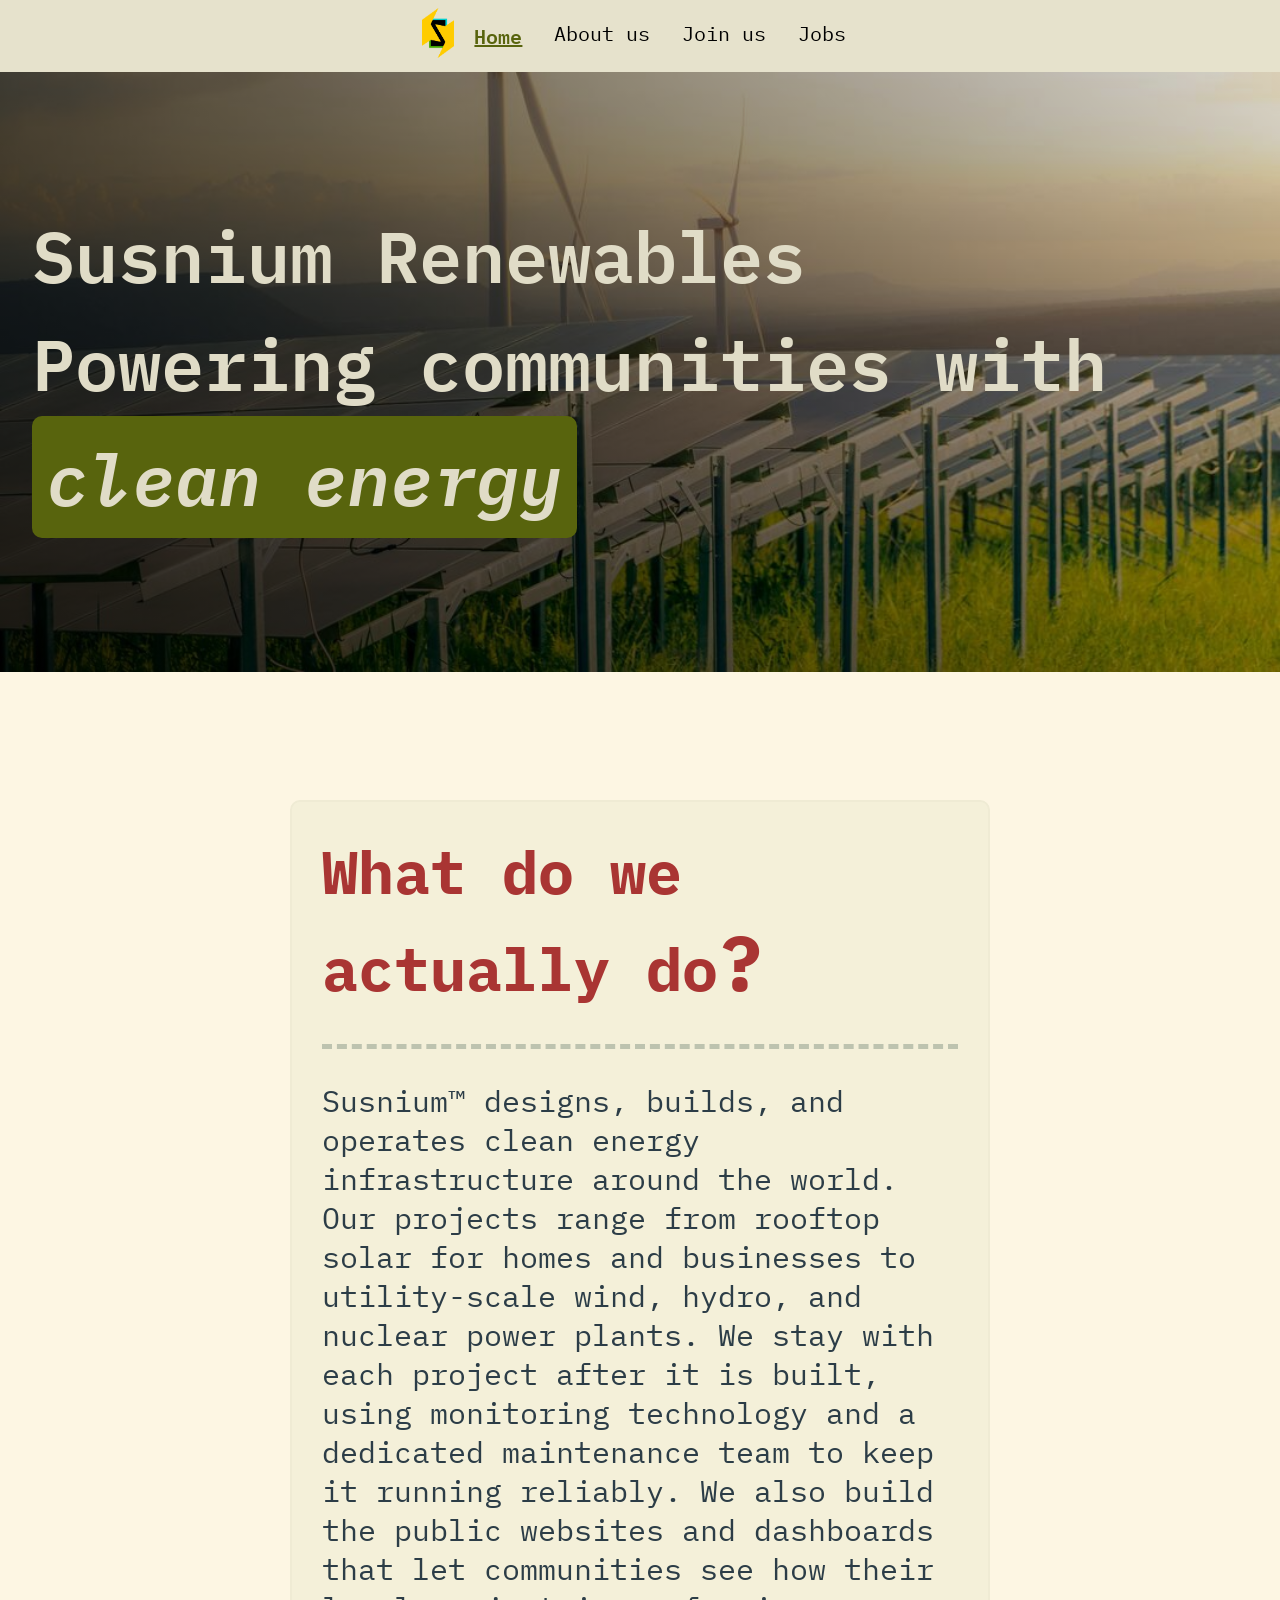
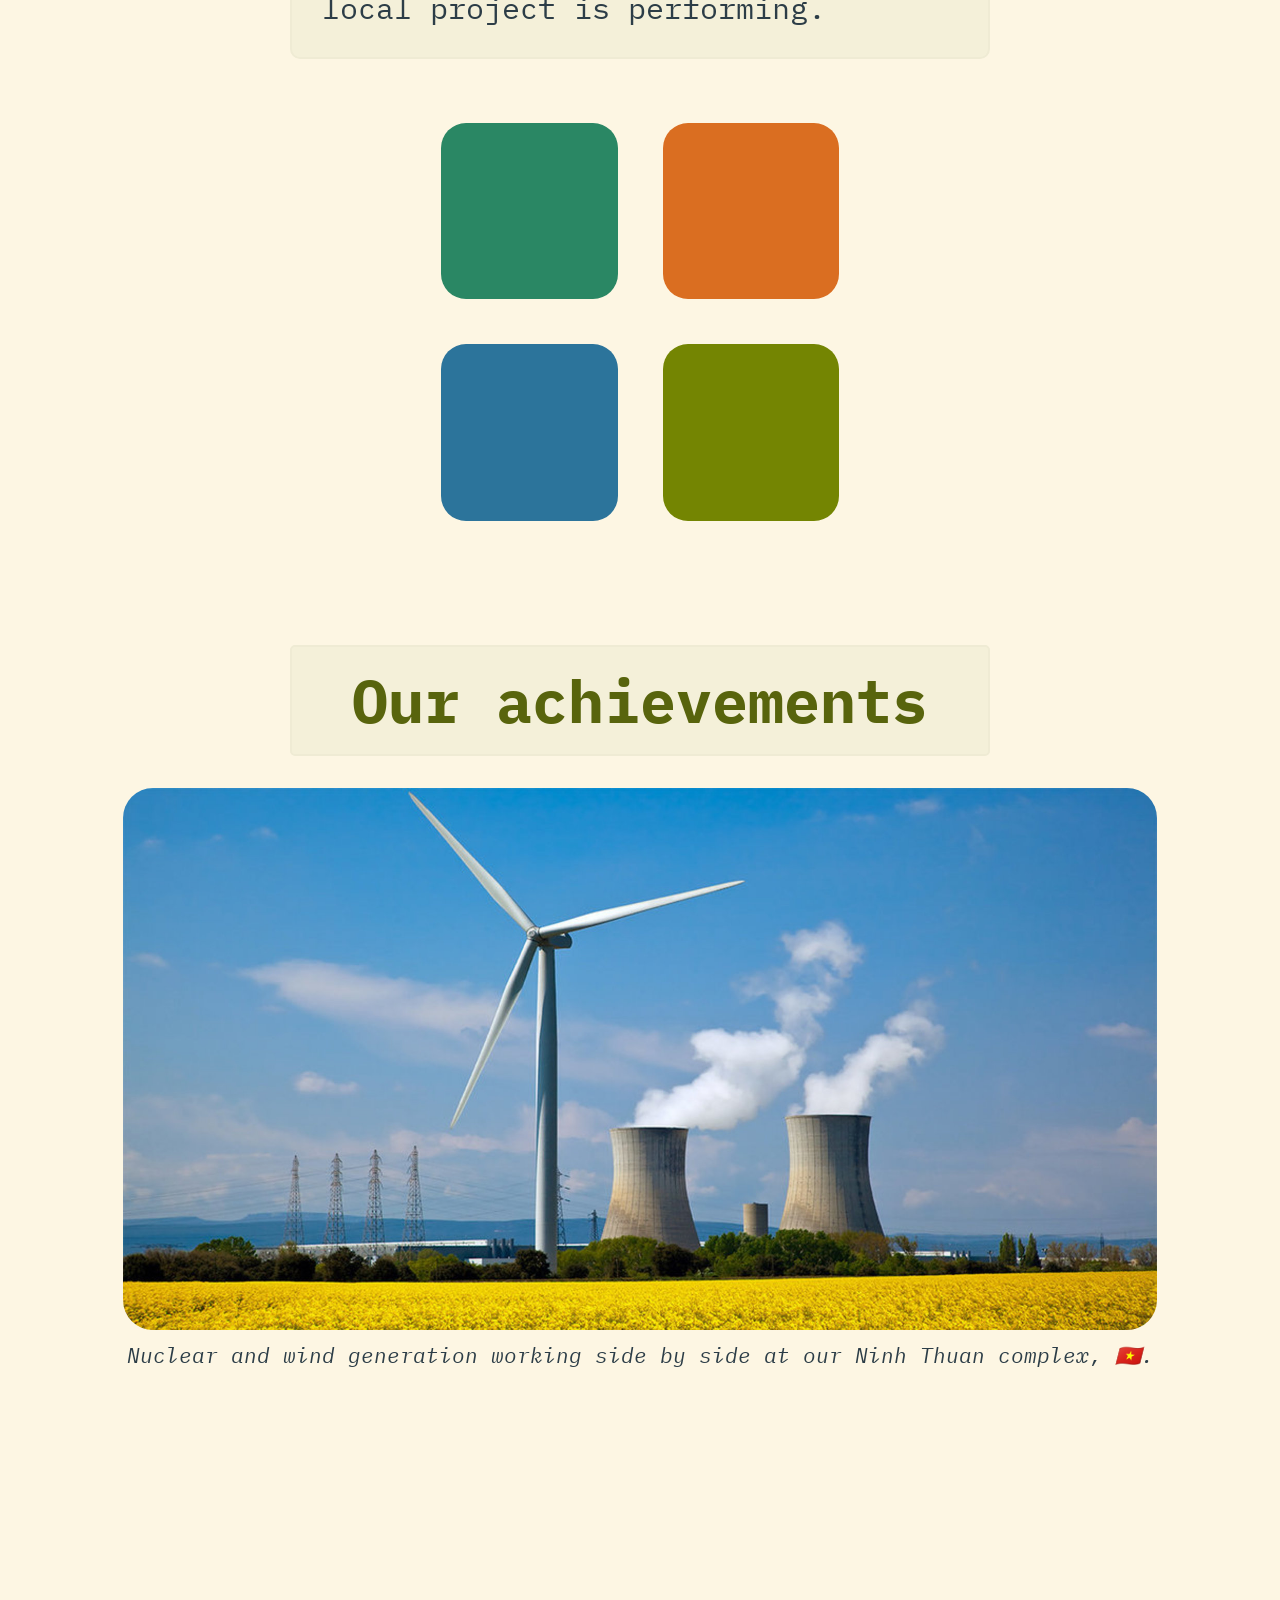
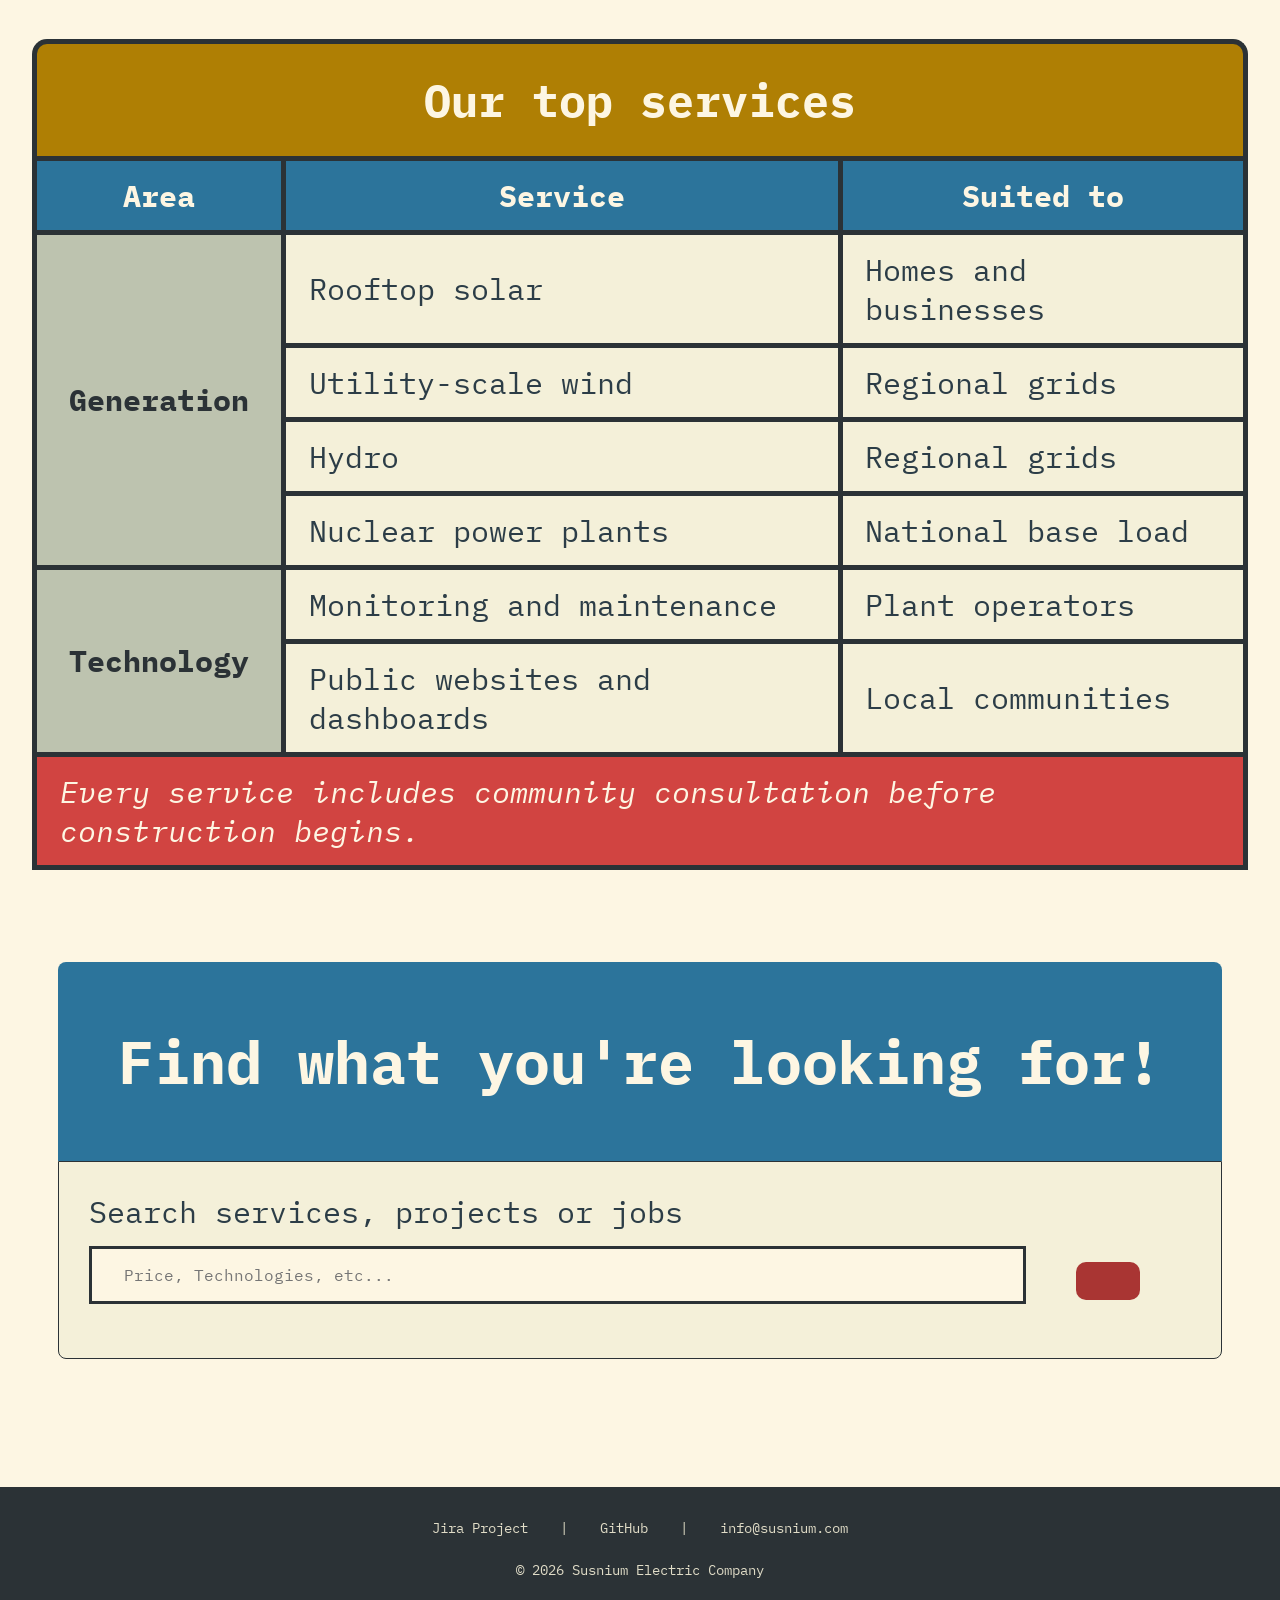
==== index.html @ c4902460 "Update Jira & Fix index.html form label" ====
<!DOCTYPE html>
<html lang="en">
  <head>
    <meta charset="UTF-8">
    <meta name="viewport" content="width=device-width, initial-scale=1">
    <title>A1 project idk</title>
    <link href="css/styles.css" rel="stylesheet">
 
  <style>   
    p {
      color: var(--ef-fg);
    }

    li .nf {
      font-size: 5.875em;
      padding: 0.5em;
      border-radius:25px; 
      transition: color 0.5s ease;
    }
    
    body:has(.nf-md-wind_power_outline:hover) .wind-txt {
      color: var(--ef-cyan);
      font-weight: 600;
      transition: color 0.3s ease;
    }

    body:has(.nf-md-solar_power_variant_outline:hover) .rt-sol-txt {
      color: var(--ef-orange);
      font-weight: 600;
    }
    
    body:has(.nf-md-waterfall:hover) .water-txt {
      color: var(--ef-blue);
      font-weight: 600;

    }

    body:has(.nf-fae-atom:hover) .nu-txt {
      color: var(--ef-green);
      font-weight: 600;

    }
    li .nf:hover {
      color:var(--ef-bg2);
    }

  </style>
  </head>
  <body>
    <header>

        <nav>
          <a class="logo-lnk" href="index.html">
            <img class="logo" src="images/logo_1.png" alt="Company Logo">
          </a>
          <a href="index.html" aria-current="page">Home</a>
          <a href="about.html" >About us</a>
          <a href="apply.html">Join us</a>
          <a href="jobs.html">Jobs</a>
        </nav>

        <div class = "bg-overlay">
          <section class="hero_ctn">
            <p class="hero_title">
              Susnium Renewables <br> Powering communities with 
              <span 
                style="all: inherit; 
                background-color:var(--ef-green); 
                width: fit-content;
                padding: 0.1em 0.2em;
                border-radius: 10px;
                font-style:italic;">
                clean energy
              </span>
            </p>
          </section>
        </div>
    </header>

    <main>
      <!-- A short description about the company-->
      <div class="content-ctn">
        <div class="desc-ctn">
          <h1> What do we actually do<span style="font-size:1.3em">?</span> </h1>
            <hr style=
                "margin: 2rem 0rem; 
                 color: var(--ef-bg1);
                 border: 0;
                 border-top: 5px dashed var(--ef-bg5);"
            >
            <p>Susnium&trade; designs, builds, and operates clean energy infrastructure around the world. Our projects range from <span class="rt-sol-txt">rooftop solar</span> for homes and businesses to utility-scale <span class="wind-txt">wind</span>, <span class="water-txt">hydro</span>, and <span class="nu-txt">nuclear</span> power plants. We stay with each project after it is built, using monitoring technology and a dedicated maintenance team to keep it running reliably. We also build the public websites and dashboards that let communities see how their local project is performing.</p>
        </div>
          <!-- <div class="dummy"></div> -->
        <ul class="energ-type-ctn" aria-label="Energy types we work with">
            <li><i style="background-color:var(--ef-cyan-light)" class="tile nf nf-md-wind_power_outline" aria-hidden="true"></i></li>
            <li><i style="background-color:var(--ef-orange-light)" class="tile nf nf-md-solar_power_variant_outline" aria-hidden="true"></i></li>
            <li><i style="background-color:var(--ef-blue-light)" class="tile nf nf-md-waterfall" aria-hidden="true"></i></li>
            <li><i style="background-color:var(--ef-green-light)" class="tile nf nf-fae-atom" aria-hidden="true"></i></li>
        </ul>

      <!-- An image suggesting how the operating site looks like-->

      <h1 id="crs-title"> Our achievements </h1>
      <ul class="img-carousel">
        <li>
          <figure>
            <img 
                  src="images/operating-site.jpg" 
                  alt="A wind turbine beside two nuclear cooling towers over a yellow rapeseed field"
            >
            <figcaption>
              Nuclear and wind generation working side by side at our Ninh Thuan complex, 🇻🇳.
            </figcaption>
          </figure>
        </li>
        <li>
          <figure>
            <img 
                  src="images/sol-panel.jpg" 
                  alt="Rows of ground-mounted solar panels on a grassy hillside"
            >
            <figcaption>
              A solar farm we built and now maintain near Mildura, Victoria, 🇦🇺.
            </figcaption>
          </figure>
        </li>
        <li>
          <figure>
            <img 
                  src="images/wind-site.png" 
                  alt="A row of wind turbines across green farmland under a clear blue sky"
            >
            <figcaption>
              Utility-scale wind turbines we installed across open farmland in Tehachapi, California, 🇺🇸.
            </figcaption>
          </figure>
        </li>
        <li>
          <figure>
            <img 
                  src="images/hydro-pwr.jpg" 
                  alt="Aerial view of a hydroelectric dam with water rushing through its spillways"
            >
            <figcaption>
              A hydropower dam we monitor and maintain at Hoa Binh, 🇻🇳.
            </figcaption>
          </figure>
        </li>
      </ul>
   
      <!-- Table including various services-->
      <table>
        <caption><h2 class="sv-label"> Our top services </h2></caption>
        <thead>
          <tr>
            <th scope="col">Area</th>
            <th scope="col">Service</th>
            <th scope="col">Suited to</th>
          </tr>
        </thead>
        <tbody>
          <tr>
            <th scope="rowgroup" rowspan="4">Generation</th>
            <td>Rooftop solar</td>
            <td>Homes and businesses</td>
          </tr>
          <tr>
            <td>Utility-scale wind</td>
            <td>Regional grids</td>
          </tr>
          <tr>
            <td>Hydro</td>
            <td>Regional grids</td>
          </tr>
          <tr>
            <td>Nuclear power plants</td>
            <td>National base load</td>
          </tr>
          <tr>
            <th scope="rowgroup" rowspan="2">Technology</th>
            <td>Monitoring and maintenance</td>
            <td>Plant operators</td>
          </tr>
          <tr>
            <td>Public websites and dashboards</td>
            <td>Local communities</td>
          </tr>
          <tr>
            <td class="span-all" colspan="3">Every service includes community consultation before construction begins.</td>
          </tr>
        </tbody>
      </table>

      <!-- Search box -->
      <form method="GET" action="search.html" target="_blank"> 
        <h1> Find what you're looking for! </h1>
        <div class="form-inner-ctn">
          <label for="main-search" class="form-label">
            Search services, projects or jobs
          </label>
          <input 
              type="search" 
              placeholder="Price, Technologies, etc..." 
              id="main-search" 
              required
          />  
            <button type="submit" class="styled-submit" aria-label="search">
              <i class="tile nf nf-seti-search" aria-hidden="true"></i>
            </button>
        </div>
      </form>

     </div>
    </main>
    <!-- The page's footer-->
    <footer>
      <a href="https://student-team-axpqzj74.atlassian.net/jira/software/projects/AWPP1G/boards/3?filter=&groupBy=none&atlOrigin=eyJpIjoiYjA0ZmYyMjYyY2RlNGM4ZmJhZjhlZjhlYjU2NjVkNWEiLCJwIjoiaiJ9">Jira Project</a> |
      <a href="https://github.com/terminalgoat232/group-assignment">GitHub</a> |
      <a href="mailto:info@susnium.com">info@susnium.com</a>
      <p> &copy 2026 Susnium Electric Company </p>
    </footer>
  </body>
</html>
---- css/styles.css ----
@import url('https://fonts.googleapis.com/css2?family=IBM+Plex+Mono:ital,wght@0,400;0,600;1,400;1,600&display=swap');
@import "colorscheme.css";
@import "https://www.nerdfonts.com/assets/css/webfont.css";

* {
  margin: 0;
  padding: 0;
  box-sizing: border-box;
  font-family:"IBM Plex Mono", monospace;
}

html {
  font-size: 16px;
}

h1 {
  color: var(--ef-red);
}

h2 {
  color: var(--ef-yellow);
}

body {
  font-size: 1.25rem; 
  background-color: var(--ef-bg0);
  display: grid;
  grid-template-rows:auto 1fr auto;
  min-height:100vh;
}

::focus-visible {
  outline: 3px solid var(--ef-green);
  outline-offset: 3px;
}

::selection {
  background-color: var(--ef-purple-light);
  color: var(--ef-bg0);
}

.logo {
  height: 50px;
  width: auto;
  display: block;
}

nav {
  padding: 0.5rem 1rem;
  text-align: center;
  display: flex;
  flex-wrap: wrap;
  justify-content: center;
  gap: 0.5rem;
  background-color: var(--ef-bg3);
}

nav a:not(.logo-lnk) {
  padding: 0.6em;
  color: var(--ef-bg);
  text-decoration: underline;
  text-decoration-color: transparent;
  transition: 
    text-decoration-color 0.5s ease, 
    color 0.2s ease,
    background-color 0.5s ease;
  font-size:1em; 
}

nav a:not(.logo-lnk):hover {
  border-radius: 5px;
  background-color: var(--ef-bg2);
  color: var(--ef-green);
  text-decoration-color: var(--ef-green);
}

nav a[aria-current="page"] {
  color: var(--ef-green);
  text-decoration-color: var(--ef-green); 
  font-weight: 520;
}

.bg-overlay {
  background-image:
    linear-gradient(
      45deg,
      rgba(0, 0, 0, 0.85) 0%,
      rgba(0, 0, 0, 0.60) 45%,
      rgba(0, 0, 0, 0.15) 100%
    ), url('../images/hero_bg_overlay.jpeg');
  background-size: cover;
  background-position: bottom;
  min-height: 600px; 
}

/* --- hero ---*/
.hero_ctn {
  padding: clamp(3rem, 10vw, 8rem) 2rem; 
}

.hero_title {
  font-size: clamp(2rem, 7vw, 4.5rem);
  font-weight: 600;
  color: var(--ef-bg4);
  /* transition: letter-spacing 0.3s ease-out;*/
}

/*.hero_title:hover {
  letter-spacing: 0.5rem;
  transition: letter-spacing 0.3s ease;
}*/

.content-ctn {
  justify-content: center;
  font-size: 1.5em;
  padding: 8rem 2rem;
  display: flex;
  flex-wrap: wrap;
  max-width: 1700px;
  margin:auto;
  row-gap: 2rem;          
}

.desc-ctn {
  background-color: var(--ef-bg1);
  max-width:700px;
  padding: 1em 1em;
  border-radius: 10px;
  border: 2px solid var(--ef-bg2);
 }


.energ-type-ctn {
  margin: 2rem 3em;
  display: grid;
  grid-template-columns: repeat(2, 1fr);
  gap: 1.5em;
  list-style: none;
}

.tile {
  aspect-ratio: 1;
  display: flex;
  flex-direction: column;
  justify-content: center;
  place-items: center;
  width: 100%;
  align-items: center;
  gap: 0.5rem;
  color: var(--ef-bg-black);
}

/* --- image and image carousel --- */
.content-ctn figure {
  flex: 0 1 80rem;        
  max-width: 100%;
  margin-inline: auto;    
  margin-bottom: 2em;
}

figure img {
  display: block;
  width:  85%;
  height: auto;
  max-height: 720px;
  margin-inline: auto;
  border-radius: 30px;
}

figcaption {
  color: var(--ef-fg);
  margin-top: 0.5em;
  text-align: center;
  font-size: 0.7em;
  font-style: italic;
}

.img-carousel{
  display: flex;
  overflow-x: scroll;
  scroll-snap-type: x mandatory;
  scrollbar-width: none;
}

.img-carousel li {
  list-style-type: none;
  scroll-snap-align: center;
  flex: 0 0 100%;
}

#crs-title {
  display: flex;
  justify-content: center;
  background-color: var(--ef-bg1);
  anchor-name: --crs-title-anchor;
  color: var(--ef-green);
  border: 2px solid var(--ef-bg2);
  border-radius: 5px;
  margin-top: 1em;
  padding: 0.9rem 1em;

}

.img-carousel::scroll-button(left){
  right: calc(anchor(left) + 0.5em);
  bottom: calc(anchor(top) - 2em);
  box-shadow: 8px -8px 0 0 var(--ef-bg-black);

  content: "◄";
}

.img-carousel::scroll-button(right){
  left: calc(anchor(right) + 0.5em);
  bottom: calc(anchor(top) - 2em);
  box-shadow: -8px -8px 0 0 var(--ef-bg-black); 
  content: "►";
}

.img-carousel::scroll-button(*) {
  border: none;
  position: absolute;
  padding: 0.3em;
  color: var(--ef-bg1);
  background-color: var(--ef-green);
  border-radius: 5px;
  position-anchor: --crs-title-anchor;
  font-size: 2em;
  transition: 
    transform 0.1s ease,
    background-color 0.3s ease;

}

.img-carousel::scroll-button(*):active {
 box-shadow: none;
 transition: 
    transform 0.1s ease, 
} 
.img-carousel::scroll-button(*):disabled {
  background-color: var(--ef-fg);
}
.img-carousel::scroll-button(*):disabled:hover {
  background-color: var(--ef-fg-dim);
}
.img-carousel::scroll-button(*):hover { 
 background-color: var(--ef-green-light);
 transition: 
    background-color 0.3s ease;

} 

.img-carousel::scroll-button(left):active {
 transform: translate(8px, -8px);
} 

.img-carousel::scroll-button(right):active {
 transform: translate(-8px, -8px);
} 


/* --- table --- */
.sv-label {
  background-color: var(--ef-yellow-light);
  color: var(--ef-bg0);
  width: 100%;
  text-align: center;
  padding: 0.6em 0em;
}

table {
  display: table;
  border-collapse: collapse;
  padding: 0.5em;
}

caption h2 {
  border: solid var(--ef-bg-black);
  border-width: 5px 5px 0px 5px;
  border-radius: 15px 15px 0 0;
}

td, th{
  padding: 0.5em 0.75em;
  border: 5px solid var(--ef-bg-black);
}

thead {
  color: var(--ef-bg0);
  background-color: var(--ef-blue-light);
}

tbody th {
  color: var(--ef-bg-black);
  background-color: var(--ef-bg5);
}

tbody td {
  color: var(--ef-fg);
  background-color: var(--ef-bg1);
}

.span-all {
  font-style: italic;
  color: var(--ef-bg0);
  background-color: var(--ef-red-light);
}

/* --- Footer --- */ 
footer {
  padding: 2rem;
  text-align:center;
  background-color: var(--ef-bg-black);
  color: var(--ef-bg4);
  font-size: 0.875rem;
}

footer a {
  padding: 1.5rem;
  color: inherit;
  font-size: inherit;
  text-decoration: none;
}

footer p {
  color: inherit;
  padding-top: 1.5rem;
}

/* --- Seach form ---*/
form {
  margin-top: 2em;
}
form h1 {
  border-radius: 8px 8px 0 0;
  color: var(--ef-bg0);
  display: block;
  padding: 1em;
  background-color: var(--ef-blue-light);
}

form label {
  color: var(--ef-fg);
  margin-bottom: 0.5em;
  display: block;
}

#main-search {
  margin-bottom: 1.5em;
  color: var(--ef-fg);
  background-color: var(--ef-bg0);
  border: 3px solid var(--ef-bg-black);
  width: 85%;
  font-family: inherit;
  font-size: 1rem;
  padding: 1em 2em;

}

.styled-submit{
  border: none;
  margin-left: 1em;
  border-radius: 10px;
  display: inline-block;
  background-color: var(--ef-red);
  font-family: inherit;
  font-size: 2rem;
  padding: 0.6em 1em;
  box-shadow: 0 var(--ef-bg-black);
  transition: 
    transform 0.3s ease-in-out,
    box-shadow 0.3s ease-in-out,
    background-color 0.3s ease-in-out;
}

.styled-submit:hover {
  background-color: var(--ef-red-light);
  transform: translateY(-5px);
  box-shadow: 4px 4px 0px 0px var(--ef-bg-black);
  transition: 
    transform 0.2s ease-in-out,
    box-shadow 0.3s ease-in-out,
    background-color 0.3s ease-in-out;
}

.styled-submit:active {
  transform: translateY(5px);
  box-shadow: none;
  transition: 
    transform 0.1s ease,
    box-shadow 0.1s ease;
}

.styled-submit > .nf{
  color: var(--ef-bg0);
}

.form-inner-ctn {
  border-radius: 0 0 8px 8px;
  border: 1px solid var(--ef-bg-black);
  padding: 1em;
  background-color: var(--ef-bg1);
}


@media (max-width: 1000px) {
    body {
        display: grid;
    }

    #left-window, 
    #right-window {
        display: none; 
    }
}

@media (max-width: 680px) {
  html {
    font-size: 12px;
  }
  nav {
    gap: 0;
    padding: 0.25rem 0.5rem;
  }

  nav a:not(.logo-lnk) {
    padding-top: 1em;
  }
  
  .content-ctn {
    font-size: 1em;   
    padding: 1.5rem 1rem;
    row-gap: 1.5rem;
  }

  .desc-ctn {
    padding: 1rem;
  }

  .energ-type-ctn {
    width: 100%;
    margin: 0;
    grid-template-columns: repeat(4, 1fr);
    gap: 0.5rem;
  }

  .energ-type-ctn .tile {
    font-size: 3rem;
    padding: 0;
    border-radius: 14px;
  }

  .content-ctn figure {
    padding: 0;
  }

  figure img {
    border-radius: 20px;
    max-height: 200px;
  }

  #main-search {
    width: 75%;
  }


}
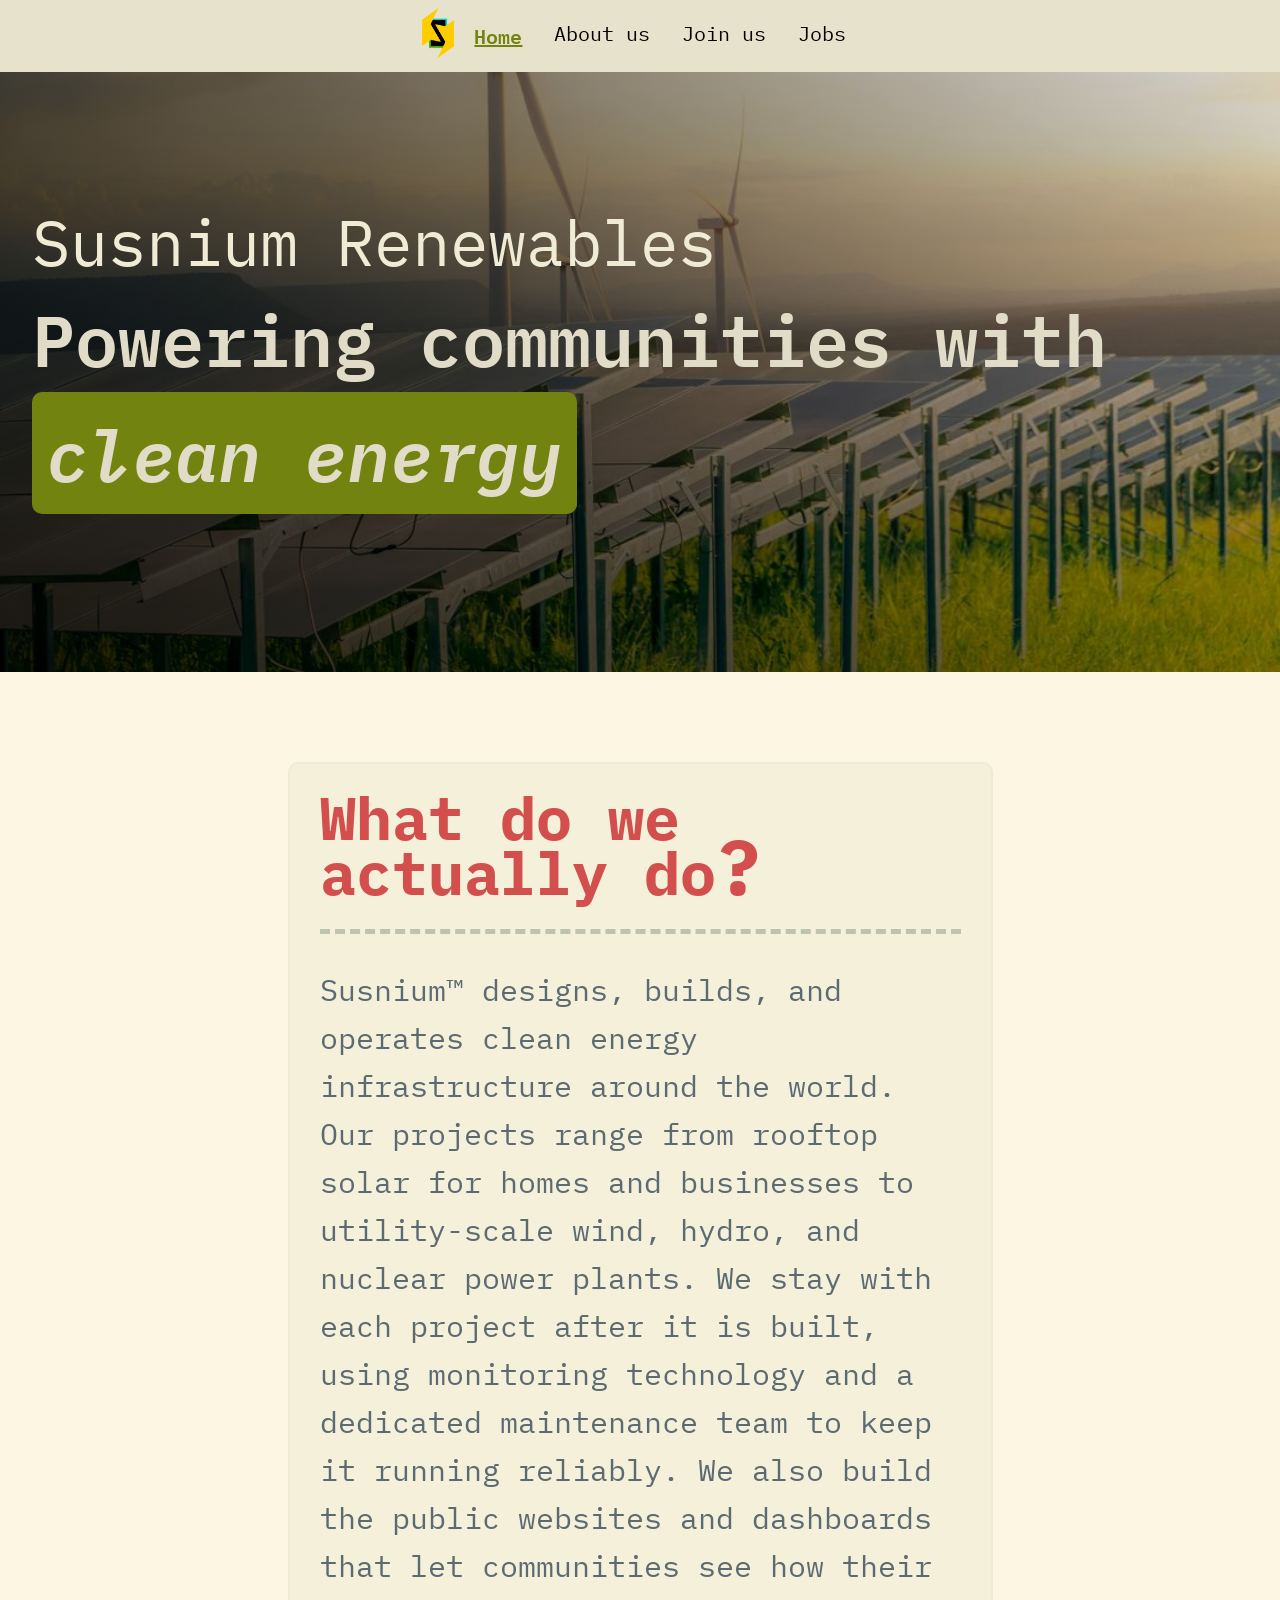
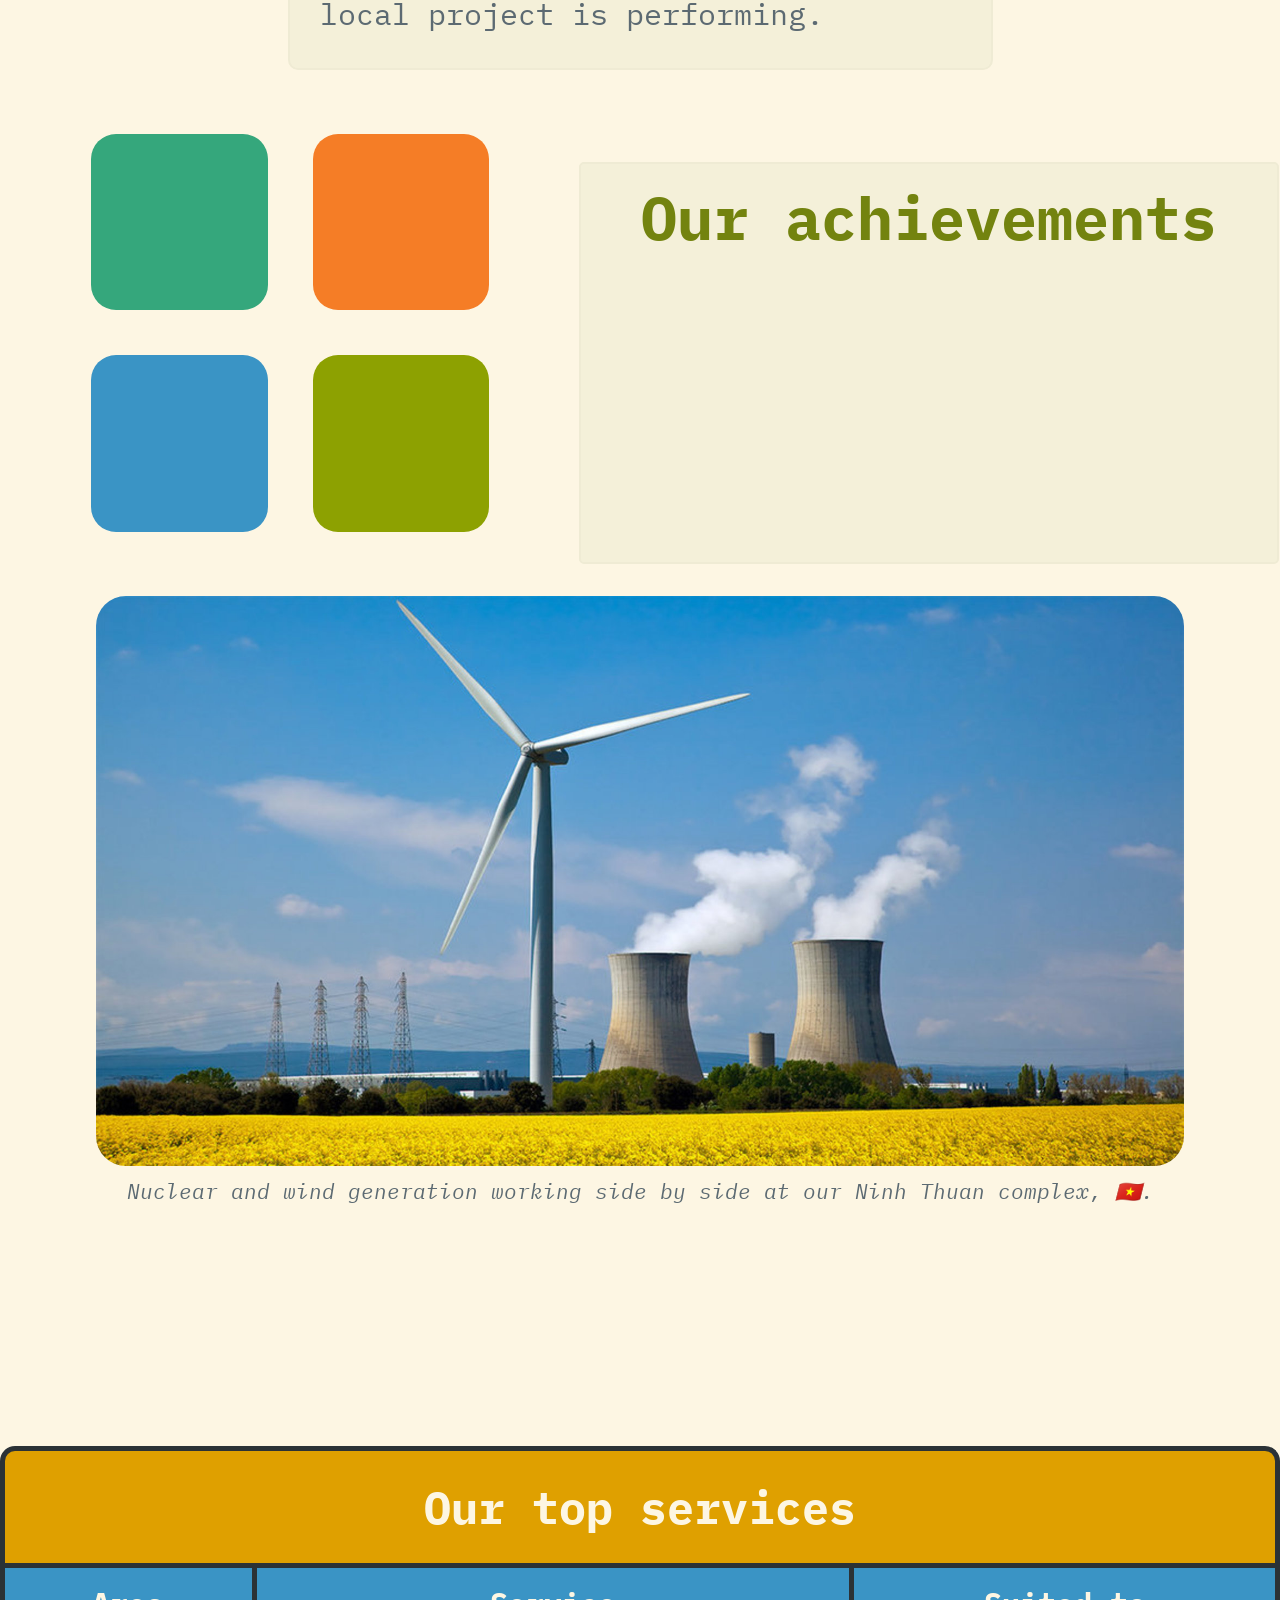
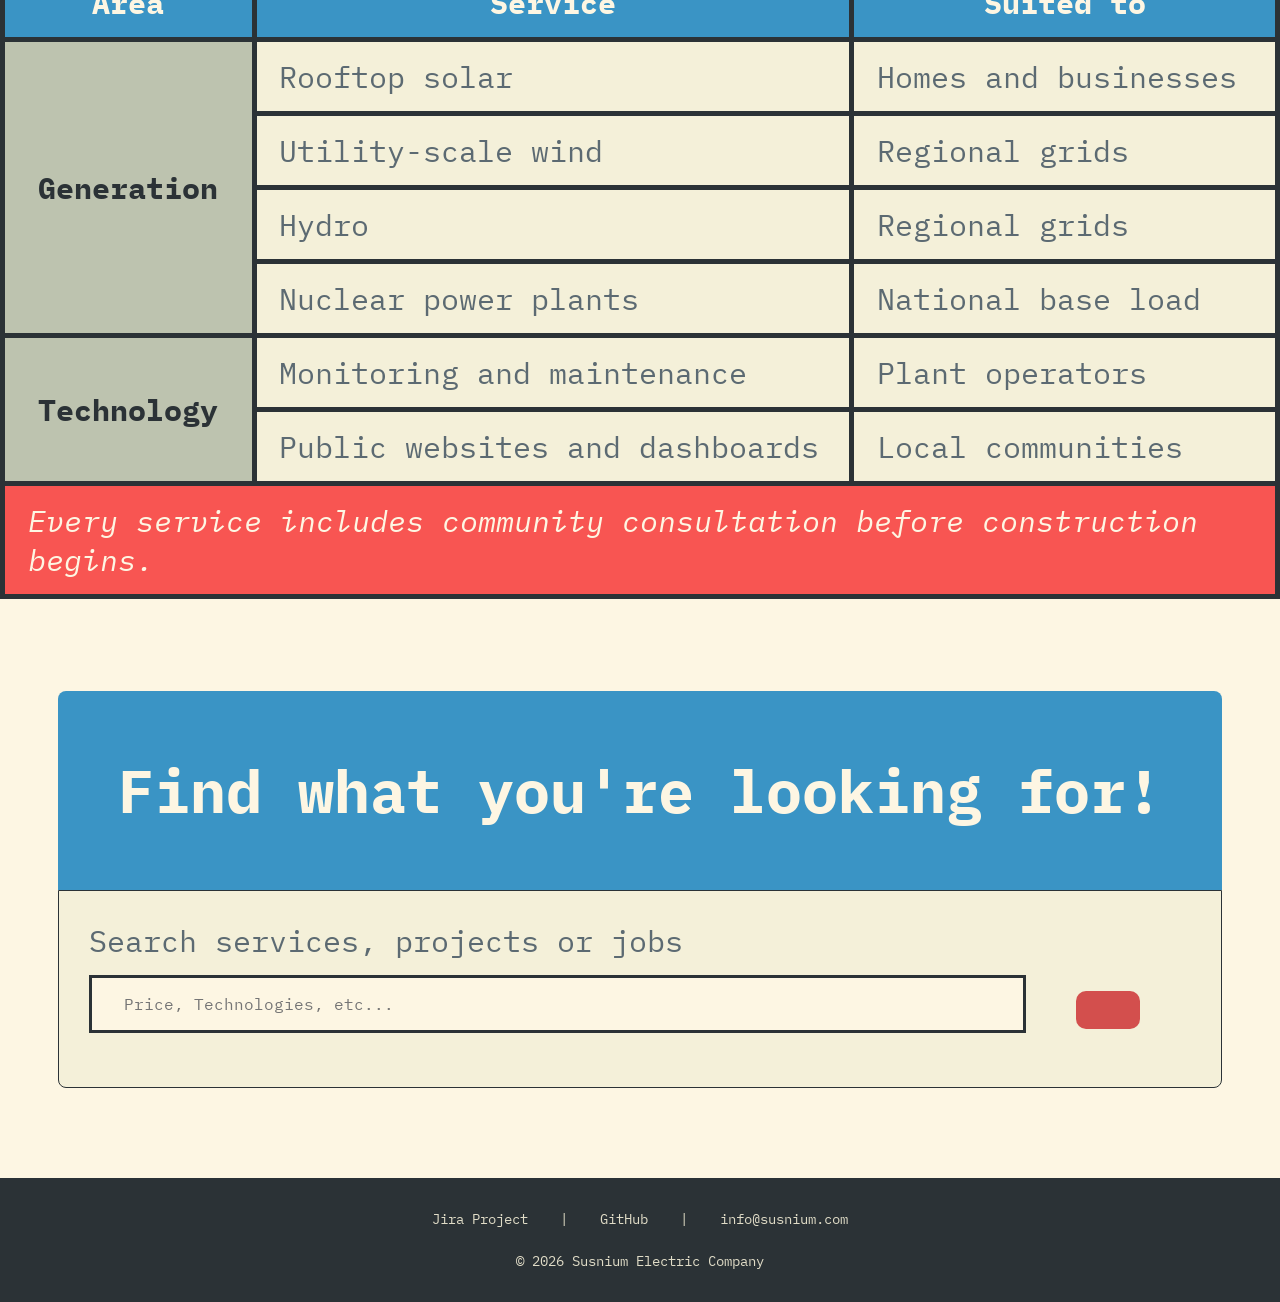
==== commit 68b4dc26: "Revert CSS changings, add proper title for each page" ====
--- a/index.html
+++ b/index.html
@@ -3,9 +3,10 @@
   <head>
     <meta charset="UTF-8">
     <meta name="viewport" content="width=device-width, initial-scale=1">
-    <title>A1 project idk</title>
+    <title>Home | Susnium Clean Energy (Group G03)</title>
     <link href="css/styles.css" rel="stylesheet">
- 
+  
+  <!-- embedded CSS -->
   <style>   
     p {
       color: var(--ef-fg);
@@ -60,18 +61,18 @@
         </nav>
 
         <div class = "bg-overlay">
-          <section class="hero_ctn">
-            <p class="hero_title">
-              Susnium Renewables <br> Powering communities with 
-              <span 
-                style="all: inherit; 
-                background-color:var(--ef-green); 
-                width: fit-content;
-                padding: 0.1em 0.2em;
-                border-radius: 10px;
-                font-style:italic;">
+          <section class="hero-ctn">
+            <p class="hero-company"> Susnium Renewables</p>
+            <p class="hero-title">
+            Powering communities with
+              <br>
+              <span class="hero-highlight">
                 clean energy
               </span>
+              <i 
+                id="quote" 
+                class="nf nf-md-format_quote_close">
+              </i>
             </p>
           </section>
         </div>
--- a/css/styles.css
+++ b/css/styles.css
@@ -94,17 +94,29 @@
 }
 
 /* --- hero ---*/
-.hero_ctn {
+.hero-ctn {
   padding: clamp(3rem, 10vw, 8rem) 2rem; 
 }
-
-.hero_title {
+.hero-company {
+  font-size: 4rem;
+  color: var(--ef-bg2);
+}
+.hero-title {
   font-size: clamp(2rem, 7vw, 4.5rem);
   font-weight: 600;
   color: var(--ef-bg4);
   /* transition: letter-spacing 0.3s ease-out;*/
 }
 
+.hero-highlight {
+  all: inherit; 
+  background-color:var(--ef-green); 
+  display: inline-block;
+  width: fit-content;
+  padding: 0.1em 0.2em;
+  border-radius: 10px;
+  font-style:italic;
+}
 /*.hero_title:hover {
   letter-spacing: 0.5rem;
   transition: letter-spacing 0.3s ease;
@@ -113,18 +125,18 @@
 .content-ctn {
   justify-content: center;
   font-size: 1.5em;
-  padding: 8rem 2rem;
   display: flex;
   flex-wrap: wrap;
   max-width: 1700px;
-  margin:auto;
+  margin: 3em auto;
   row-gap: 2rem;          
 }
 
 .desc-ctn {
   background-color: var(--ef-bg1);
-  max-width:700px;
+  max-width:705px;
   padding: 1em 1em;
+  line-height: 1.6em;
   border-radius: 10px;
   border: 2px solid var(--ef-bg2);
  }
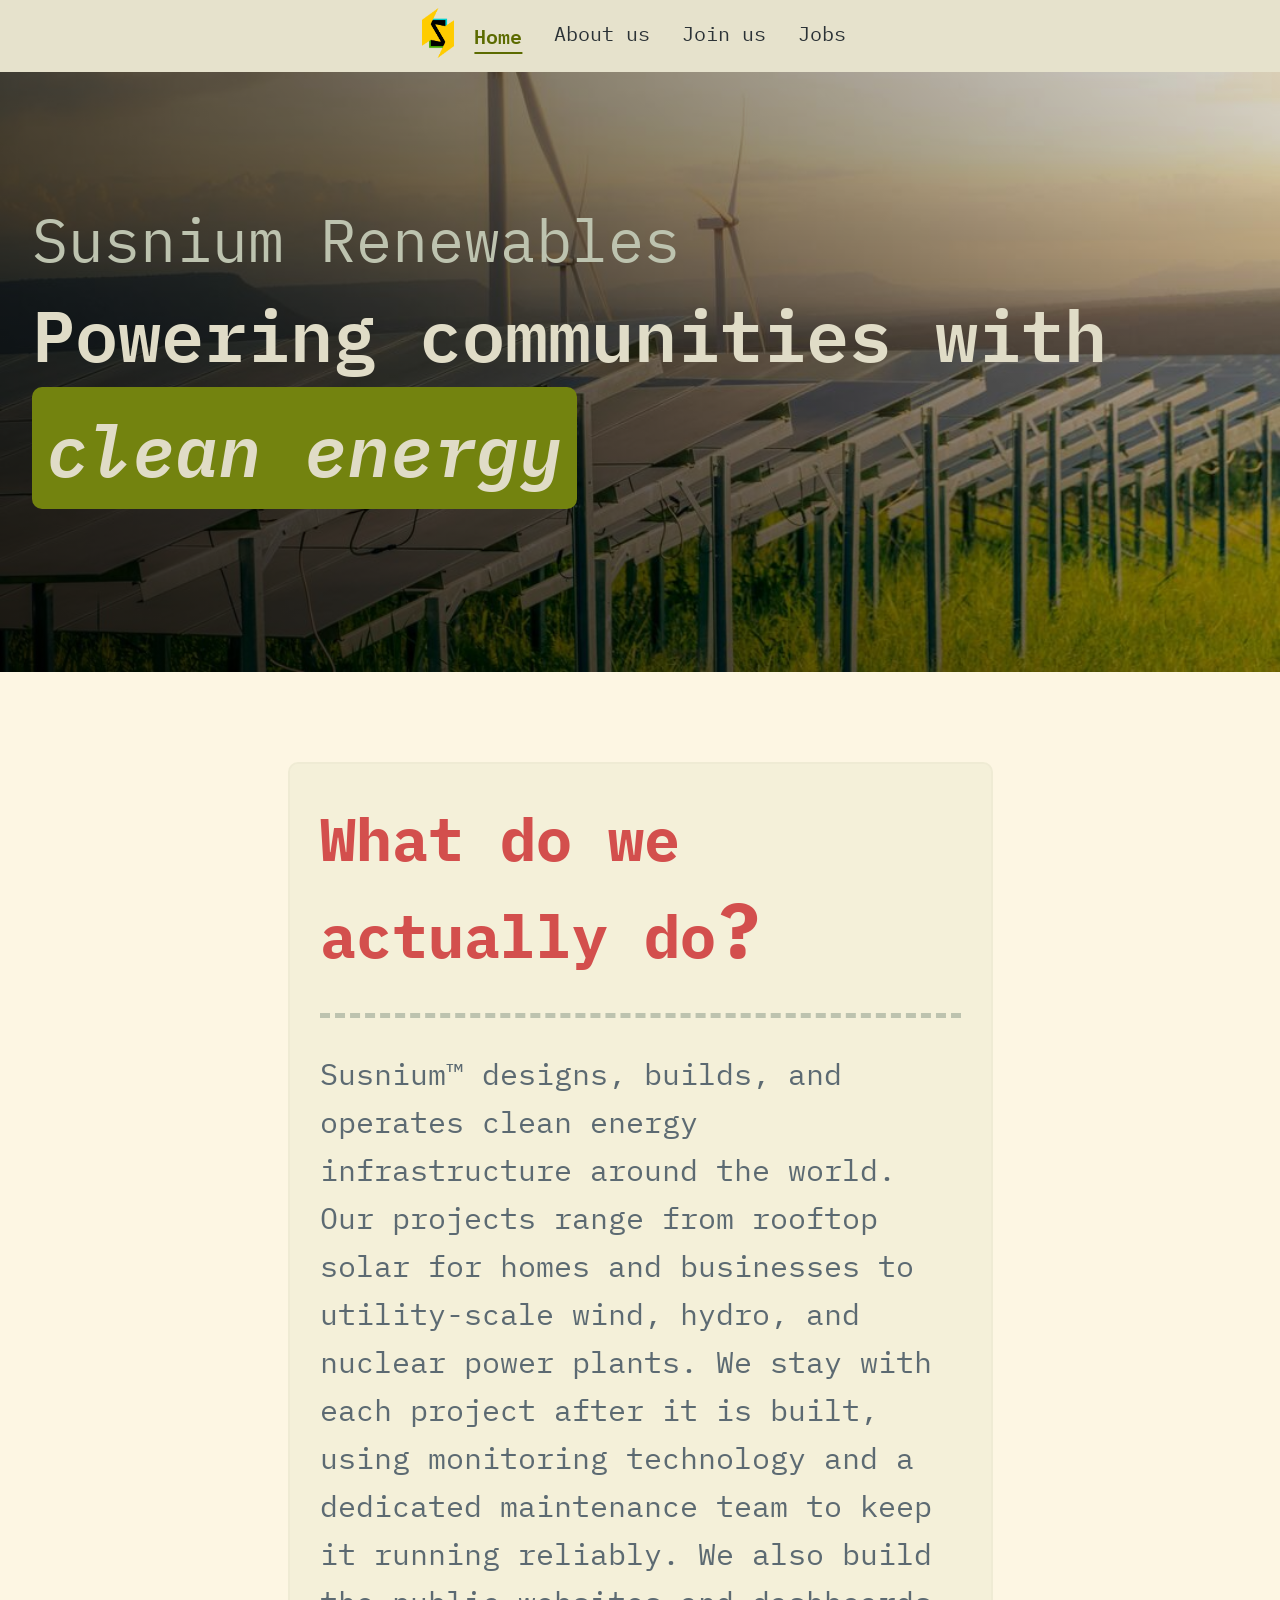
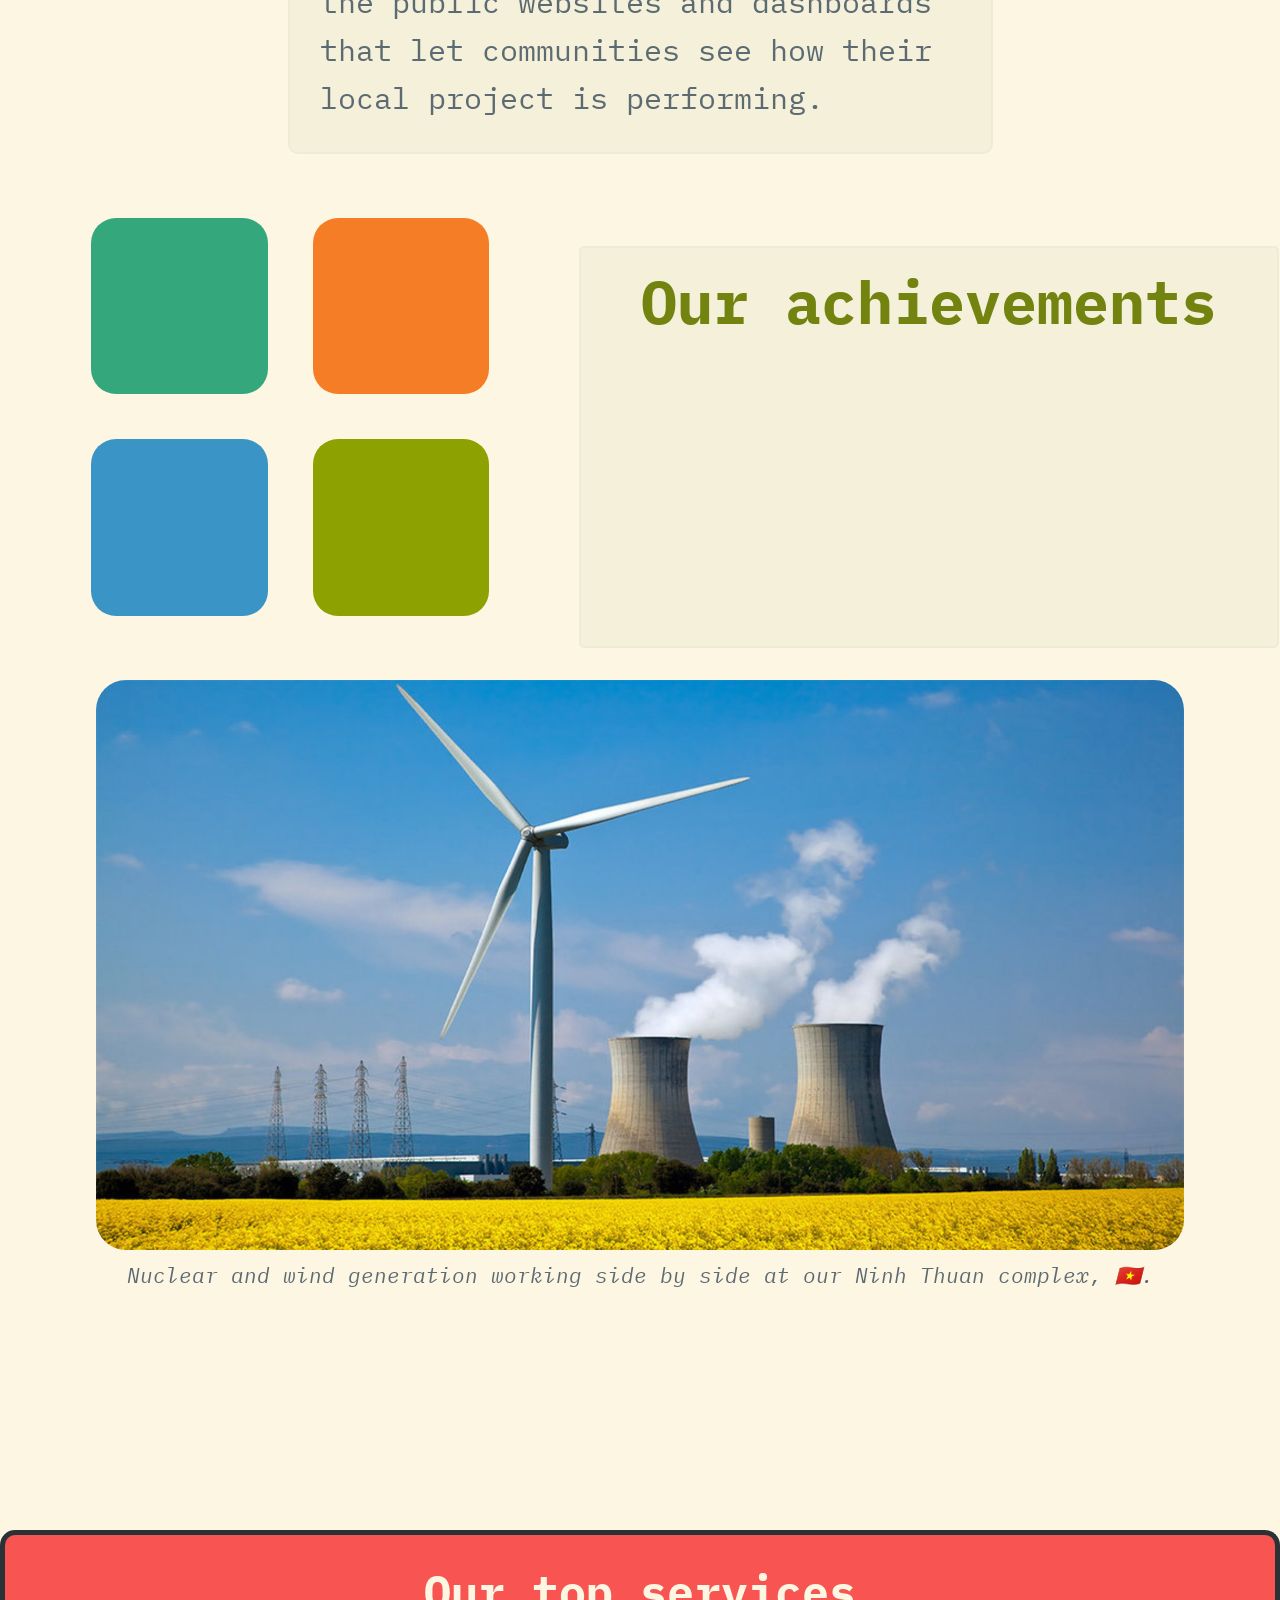
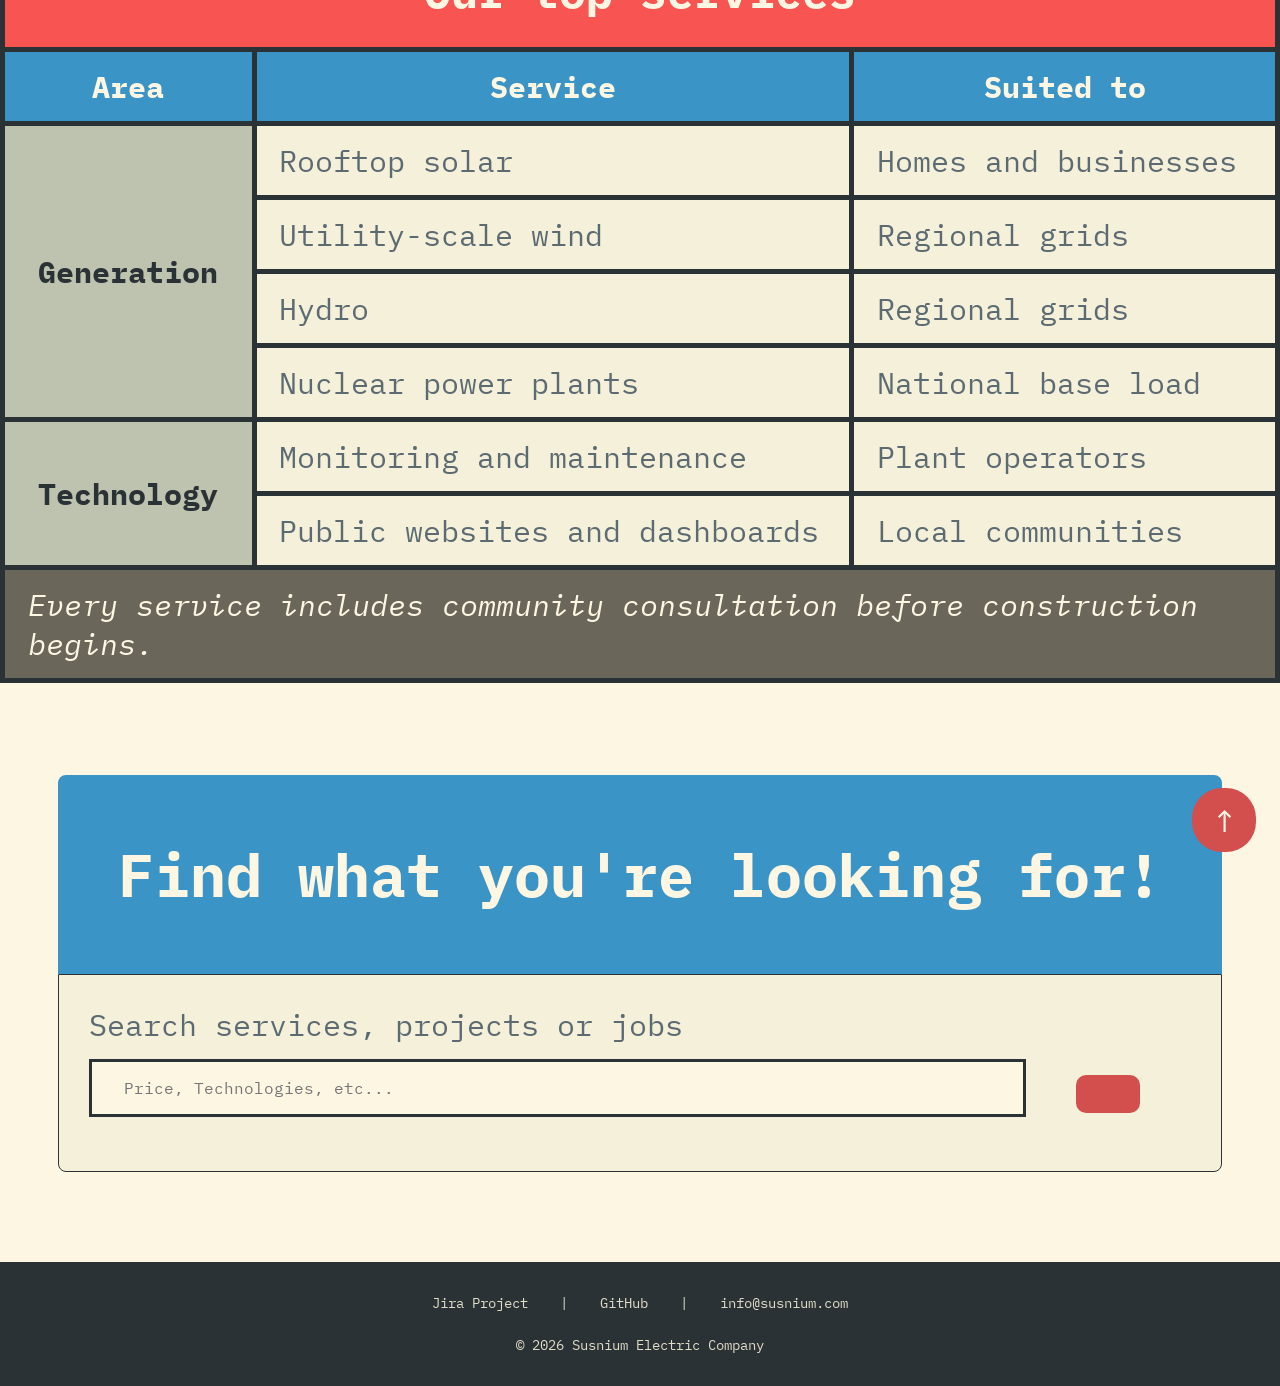
==== commit 5fa1189a: "Add a bunch of animation, resolve minor issue, implement to top button for all pages" ====
--- a/index.html
+++ b/index.html
@@ -49,7 +49,7 @@
   </head>
   <body>
     <header>
-
+        <!-- Navigation bar -->
         <nav>
           <a class="logo-lnk" href="index.html">
             <img class="logo" src="images/logo_1.png" alt="Company Logo">
@@ -59,7 +59,7 @@
           <a href="apply.html">Join us</a>
           <a href="jobs.html">Jobs</a>
         </nav>
-
+        <!-- Page's hero section -->
         <div class = "bg-overlay">
           <section class="hero-ctn">
             <p class="hero-company"> Susnium Renewables</p>
@@ -81,7 +81,7 @@
     <main>
       <!-- A short description about the company-->
       <div class="content-ctn">
-        <div class="desc-ctn">
+        <div class="desc-ctn revealTriggerSlideInX">
           <h1> What do we actually do<span style="font-size:1.3em">?</span> </h1>
             <hr style=
                 "margin: 2rem 0rem; 
@@ -91,18 +91,19 @@
             >
             <p>Susnium&trade; designs, builds, and operates clean energy infrastructure around the world. Our projects range from <span class="rt-sol-txt">rooftop solar</span> for homes and businesses to utility-scale <span class="wind-txt">wind</span>, <span class="water-txt">hydro</span>, and <span class="nu-txt">nuclear</span> power plants. We stay with each project after it is built, using monitoring technology and a dedicated maintenance team to keep it running reliably. We also build the public websites and dashboards that let communities see how their local project is performing.</p>
         </div>
-          <!-- <div class="dummy"></div> -->
-        <ul class="energ-type-ctn" aria-label="Energy types we work with">
+        <ul 
+          class="energ-type-ctn revealTriggerSlideInX" 
+          aria-label="Energy types we work with">
             <li><i style="background-color:var(--ef-cyan-light)" class="tile nf nf-md-wind_power_outline" aria-hidden="true"></i></li>
             <li><i style="background-color:var(--ef-orange-light)" class="tile nf nf-md-solar_power_variant_outline" aria-hidden="true"></i></li>
             <li><i style="background-color:var(--ef-blue-light)" class="tile nf nf-md-waterfall" aria-hidden="true"></i></li>
             <li><i style="background-color:var(--ef-green-light)" class="tile nf nf-fae-atom" aria-hidden="true"></i></li>
         </ul>
 
-      <!-- An image suggesting how the operating site looks like-->
-
-      <h1 id="crs-title"> Our achievements </h1>
-      <ul class="img-carousel">
+      <!-- Image carousel for viewing multiple images -->
+
+      <h1 id="crs-title" class="revealTriggerSlideInY"> Our achievements </h1>
+      <ul class="img-carousel revealTriggerSlideInY">
         <li>
           <figure>
             <img 
@@ -150,8 +151,10 @@
       </ul>
    
       <!-- Table including various services-->
-      <table>
-        <caption><h2 class="sv-label"> Our top services </h2></caption>
+      <table class="revealTriggerSlideInY">
+        <caption>
+            <h2 class="table-title"> Our top services </h2>
+        </caption>
         <thead>
           <tr>
             <th scope="col">Area</th>
@@ -193,7 +196,11 @@
       </table>
 
       <!-- Search box -->
-      <form method="GET" action="search.html" target="_blank"> 
+      <form 
+        class="catalog-form revealTriggerSlideInY" 
+        method="GET" 
+        action="search.html" 
+        target="_blank"> 
         <h1> Find what you're looking for! </h1>
         <div class="form-inner-ctn">
           <label for="main-search" class="form-label">
@@ -210,9 +217,12 @@
             </button>
         </div>
       </form>
-
      </div>
     </main>
+
+    <!-- To top button -->
+    <a href="#top" class="to-top-button styled-submit">↑</a>
+
     <!-- The page's footer-->
     <footer>
       <a href="https://student-team-axpqzj74.atlassian.net/jira/software/projects/AWPP1G/boards/3?filter=&groupBy=none&atlOrigin=eyJpIjoiYjA0ZmYyMjYyY2RlNGM4ZmJhZjhlZjhlYjU2NjVkNWEiLCJwIjoiaiJ9">Jira Project</a> |
--- a/css/styles.css
+++ b/css/styles.css
@@ -11,6 +11,8 @@
 
 html {
   font-size: 16px;
+  scroll-behavior: smooth;
+  animation: 
 }
 
 h1 {
@@ -27,6 +29,10 @@
   display: grid;
   grid-template-rows:auto 1fr auto;
   min-height:100vh;
+}
+
+main {
+  overflow: clip;
 }
 
 ::focus-visible {
@@ -57,8 +63,9 @@
 
 nav a:not(.logo-lnk) {
   padding: 0.6em;
-  color: var(--ef-bg);
+  color: var(--ef-bg-black);
   text-decoration: underline;
+  text-underline-offset: 0.5rem;
   text-decoration-color: transparent;
   transition: 
     text-decoration-color 0.5s ease, 
@@ -75,10 +82,12 @@
 }
 
 nav a[aria-current="page"] {
-  color: var(--ef-green);
-  text-decoration-color: var(--ef-green); 
+  color: var(--ef-fg-nav);
+  text-decoration-color: var(--ef-fg-nav); 
   font-weight: 520;
 }
+
+/* --- hero ---*/
 
 .bg-overlay {
   background-image:
@@ -91,21 +100,26 @@
   background-size: cover;
   background-position: bottom;
   min-height: 600px; 
-}
-
-/* --- hero ---*/
+  transform: translateY(100em);
+  animation: slideInY 1s cubic-bezier(0.24, 0.76, 0, 1) forwards;
+}
+
 .hero-ctn {
   padding: clamp(3rem, 10vw, 8rem) 2rem; 
 }
 .hero-company {
-  font-size: 4rem;
-  color: var(--ef-bg2);
+  font-size: 3.75rem;
+  color: var(--ef-bg5);
+  transform: translateX(100em);
+  animation: slideInX 1s cubic-bezier(0.24, 0.76, 0, 1) forwards;
 }
 .hero-title {
   font-size: clamp(2rem, 7vw, 4.5rem);
   font-weight: 600;
   color: var(--ef-bg4);
-  /* transition: letter-spacing 0.3s ease-out;*/
+  transform: translateX(100em);
+  animation: slideInX 1.3s cubic-bezier(0.24, 0.76, 0, 1) forwards;
+
 }
 
 .hero-highlight {
@@ -129,7 +143,9 @@
   flex-wrap: wrap;
   max-width: 1700px;
   margin: 3em auto;
-  row-gap: 2rem;          
+  row-gap: 2rem;
+  timeline-trigger: --desc view() entry 70% cover;
+  trigger-scope: --desc;
 }
 
 .desc-ctn {
@@ -139,8 +155,12 @@
   line-height: 1.6em;
   border-radius: 10px;
   border: 2px solid var(--ef-bg2);
+  transform: translateX(-100em);
  }
 
+.desc-ctn > h1 {
+  line-height: 1.5em;
+}
 
 .energ-type-ctn {
   margin: 2rem 3em;
@@ -148,6 +168,8 @@
   grid-template-columns: repeat(2, 1fr);
   gap: 1.5em;
   list-style: none;
+
+  transform: translateX(100em);
 }
 
 .tile {
@@ -162,43 +184,8 @@
   color: var(--ef-bg-black);
 }
 
-/* --- image and image carousel --- */
-.content-ctn figure {
-  flex: 0 1 80rem;        
-  max-width: 100%;
-  margin-inline: auto;    
-  margin-bottom: 2em;
-}
-
-figure img {
-  display: block;
-  width:  85%;
-  height: auto;
-  max-height: 720px;
-  margin-inline: auto;
-  border-radius: 30px;
-}
-
-figcaption {
-  color: var(--ef-fg);
-  margin-top: 0.5em;
-  text-align: center;
-  font-size: 0.7em;
-  font-style: italic;
-}
-
-.img-carousel{
-  display: flex;
-  overflow-x: scroll;
-  scroll-snap-type: x mandatory;
-  scrollbar-width: none;
-}
-
-.img-carousel li {
-  list-style-type: none;
-  scroll-snap-align: center;
-  flex: 0 0 100%;
-}
+/* --- Image and image carousel --- */
+/* --- Thanks to Mozilla Developer for the carousel tutorial ---*/
 
 #crs-title {
   display: flex;
@@ -210,7 +197,69 @@
   border-radius: 5px;
   margin-top: 1em;
   padding: 0.9rem 1em;
-
+  transform: translateY(100em);
+}
+
+.revealTriggerSlideInY {
+  timeline-trigger: --self view() entry 50% cover;
+  trigger-scope: --self;
+  animation:
+    slideInY 1s cubic-bezier(0.24, 0.76, 0, 1) both,
+    fadeIn 2s ease-out both;
+  animation-trigger:
+      --self play-once,
+      --self play-once;
+
+}
+
+.revealTriggerSlideInX {
+  timeline-trigger: --self view() entry 50% cover;
+  trigger-scope: --self;
+  animation:
+    slideInX 1s cubic-bezier(0.24, 0.76, 0, 1) both,
+    fadeIn 2s ease-out both;
+  animation-trigger:
+      --self play-once,
+      --self play-once;
+
+}
+.content-ctn figure {
+  flex: 0 1 80rem;        
+  max-width: 100%;
+  margin-inline: auto;    
+  margin-bottom: 2em;
+}
+
+figure img {
+  display: block;
+  width:  85%;
+  height: auto;
+  max-height: 720px;
+  margin-inline: auto;
+  border-radius: 30px;
+}
+
+figcaption {
+  color: var(--ef-fg);
+  margin-top: 0.5em;
+  text-align: center;
+  font-size: 0.7em;
+  font-style: italic;
+}
+
+.img-carousel{
+  display: flex;
+  overflow-x: scroll;
+  scroll-behavior: smooth;
+  scroll-snap-type: x mandatory;
+  scrollbar-width: none;
+  transform: translateY(100em);
+}
+
+.img-carousel li {
+  list-style-type: none;
+  scroll-snap-align: center;
+  flex: 0 0 100%;
 }
 
 .img-carousel::scroll-button(left){
@@ -258,7 +307,6 @@
  background-color: var(--ef-green-light);
  transition: 
     background-color 0.3s ease;
-
 } 
 
 .img-carousel::scroll-button(left):active {
@@ -271,8 +319,8 @@
 
 
 /* --- table --- */
-.sv-label {
-  background-color: var(--ef-yellow-light);
+.table-title {
+  background-color: var(--ef-red-light);
   color: var(--ef-bg0);
   width: 100%;
   text-align: center;
@@ -283,6 +331,8 @@
   display: table;
   border-collapse: collapse;
   padding: 0.5em;
+  transform: translateY(200em);
+
 }
 
 caption h2 {
@@ -314,7 +364,7 @@
 .span-all {
   font-style: italic;
   color: var(--ef-bg0);
-  background-color: var(--ef-red-light);
+  background-color: #6b665a;
 }
 
 /* --- Footer --- */ 
@@ -339,10 +389,11 @@
 }
 
 /* --- Seach form ---*/
-form {
+.catalog-form {
   margin-top: 2em;
-}
-form h1 {
+  transform: translateY(300em);
+}
+.catalog-form h1 {
   border-radius: 8px 8px 0 0;
   color: var(--ef-bg0);
   display: block;
@@ -350,10 +401,17 @@
   background-color: var(--ef-blue-light);
 }
 
-form label {
+.catalog-form label {
   color: var(--ef-fg);
   margin-bottom: 0.5em;
   display: block;
+}
+
+.form-inner-ctn {
+  border-radius: 0 0 8px 8px;
+  border: 1px solid var(--ef-bg-black);
+  padding: 1em;
+  background-color: var(--ef-bg1);
 }
 
 #main-search {
@@ -368,12 +426,14 @@
 
 }
 
+/* --- custom stylized button --- */
+
 .styled-submit{
   border: none;
   margin-left: 1em;
   border-radius: 10px;
   display: inline-block;
-  background-color: var(--ef-red);
+  background-color: var(--ef-red); 
   font-family: inherit;
   font-size: 2rem;
   padding: 0.6em 1em;
@@ -406,14 +466,55 @@
   color: var(--ef-bg0);
 }
 
-.form-inner-ctn {
-  border-radius: 0 0 8px 8px;
-  border: 1px solid var(--ef-bg-black);
-  padding: 1em;
-  background-color: var(--ef-bg1);
-}
-
-
+/* --- Grabbing from jobs.html 
+       inline css for the ease of use --- */
+/* --- Could be more beautiful if combined with styled-submit ---*/
+.to-top-button {
+  scroll-behaviour: smooth;
+  display: flex;
+  align-items: center;
+  justify-content: center;
+  padding: 1em !important;
+  position: fixed;
+  right: 1.5rem;
+  bottom: 3rem;
+  width: 2.25rem;
+  height: 2.25rem;
+  font-size: 2rem;
+  background-color: #d34f4d; /* So you guys won't override this by changing --ef-red variable :P*/
+  color: var(--ef-bg0);
+  border-radius: 30px;
+  text-decoration: none;
+}
+
+
+/* --- Animation keyframes ---*/
+@supports (animation-timeline: scroll()) {
+  .to-top-button{
+    transform: translateY(100em);
+    animation: slideInY ease-in-out both;
+    animation-timeline: scroll(root);
+    animation-range: 800px 1200px;     }
+}
+
+@keyframes slideInX {
+  to {
+    transform: translateX(0em); 
+  }
+}
+
+@keyframes slideInY {
+  to {
+    transform: translateY(0em);
+  }
+}
+
+@keyframes fadeIn {
+  from {opacity: 0;}
+  to {opacity: 1;}
+}
+
+/* --- Proper scaling on different devices ---*/
 @media (max-width: 1000px) {
     body {
         display: grid;
@@ -427,7 +528,7 @@
 
 @media (max-width: 680px) {
   html {
-    font-size: 12px;
+    font-size: 10px;
   }
   nav {
     gap: 0;
@@ -467,12 +568,17 @@
 
   figure img {
     border-radius: 20px;
-    max-height: 200px;
+    max-height: 175px;
   }
 
   #main-search {
-    width: 75%;
-  }
-
-
-}
+    width: 70%;
+  }
+}
+
+@media (prefers-reduced-motion: reduce) {
+  .desc-ctn, 
+  .energ-type-ctn,
+  .table,
+  .form { animation: none; }
+}
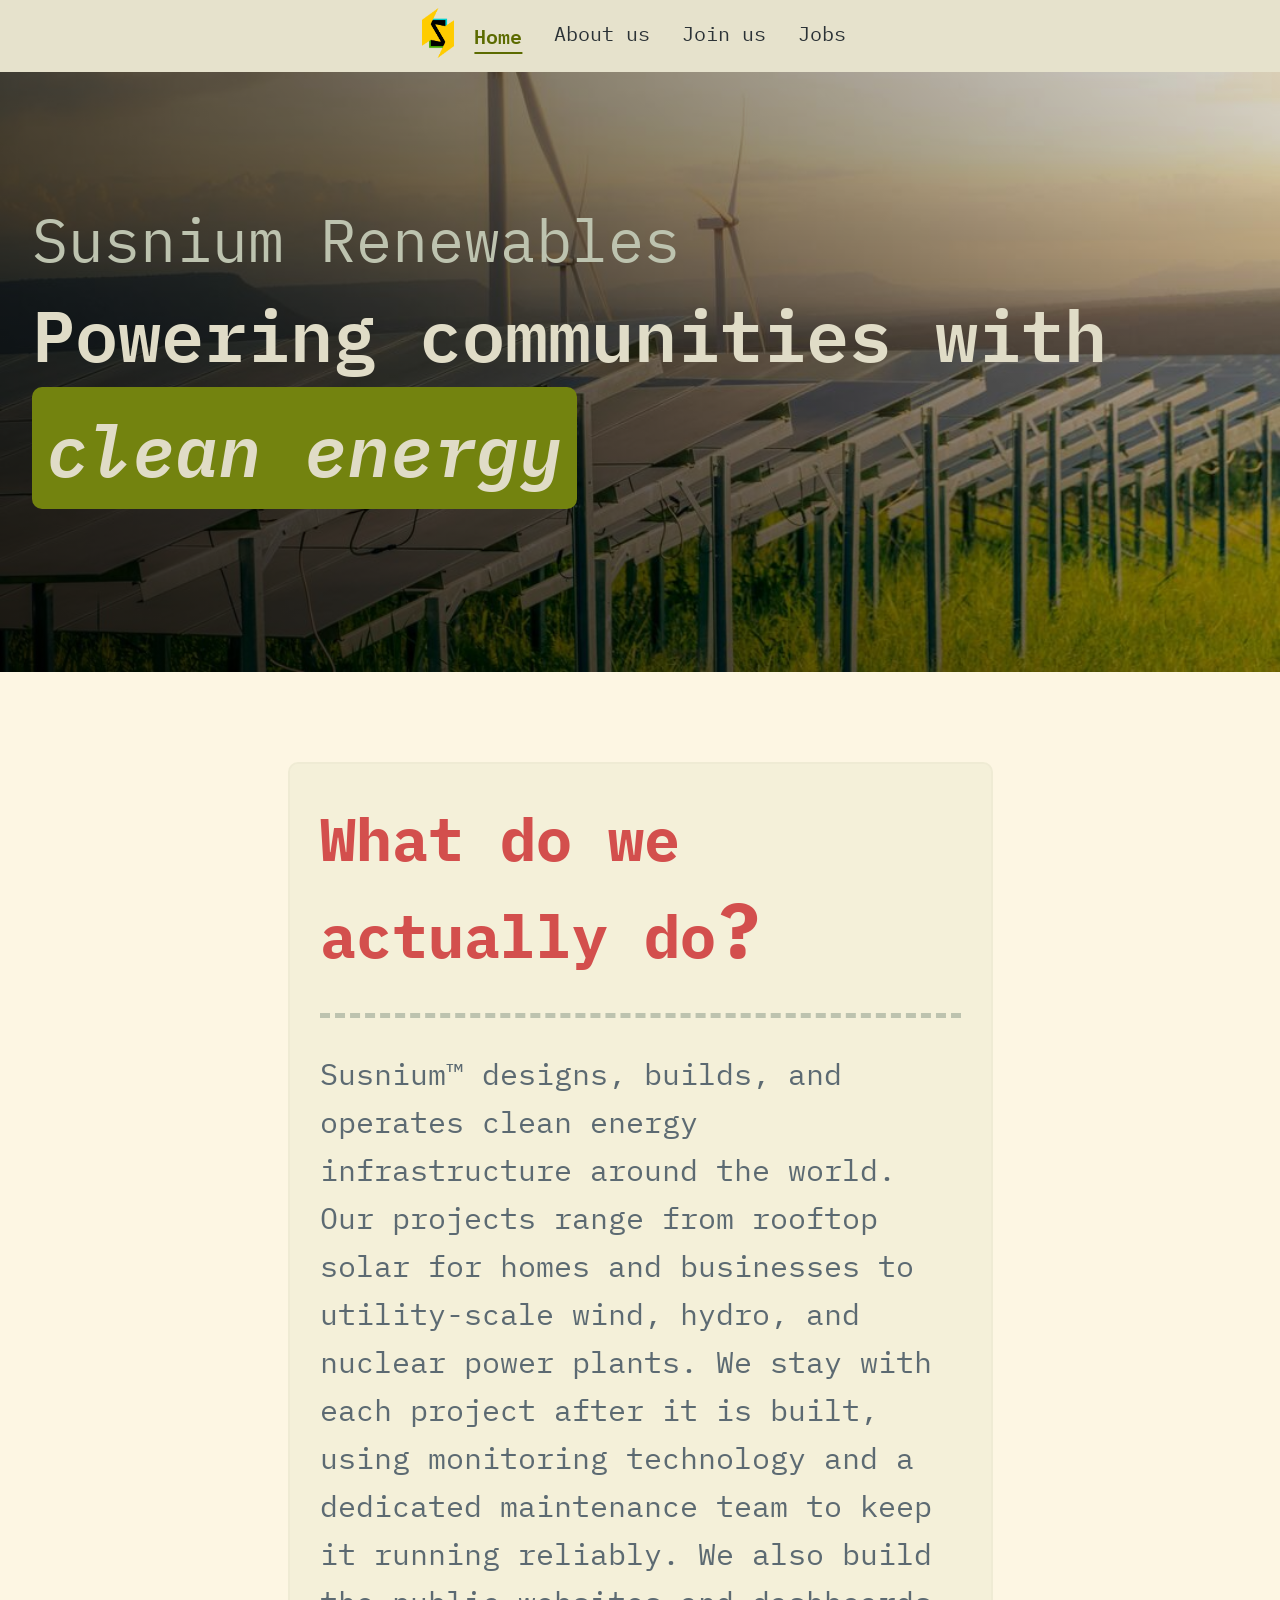
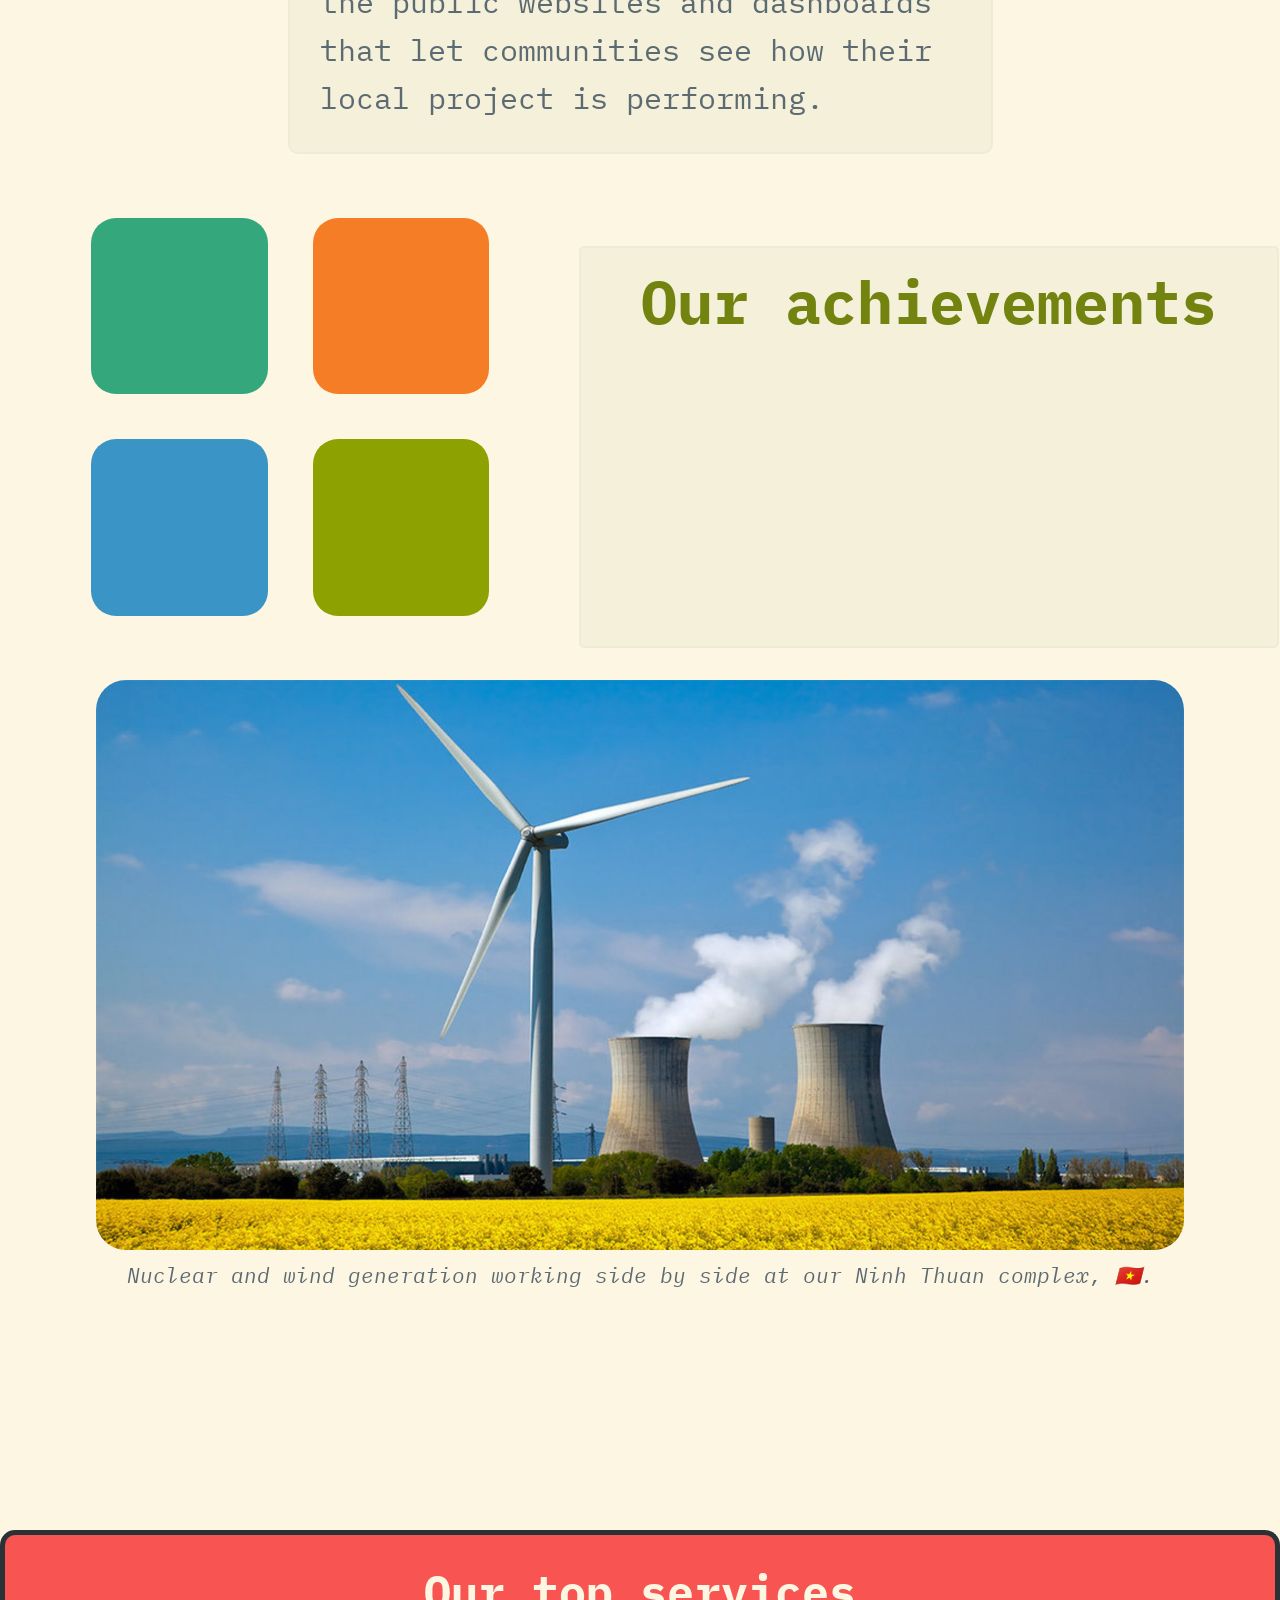
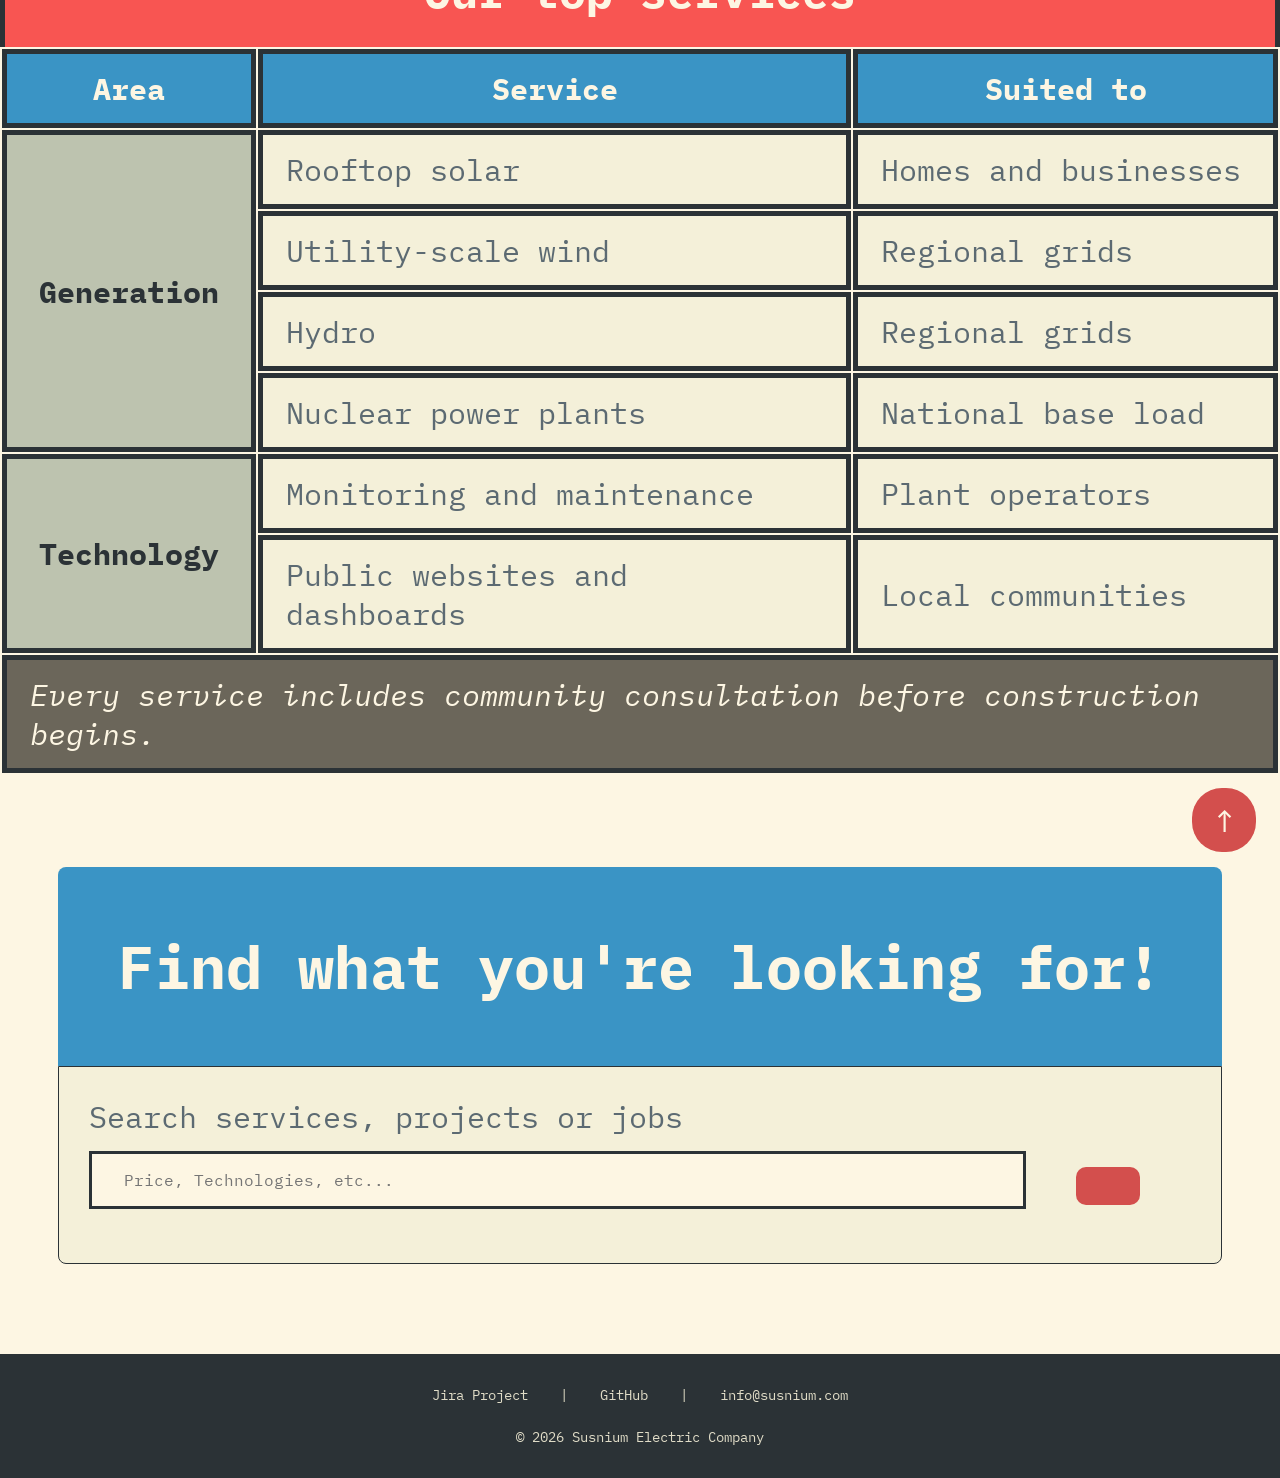
==== commit f318a048: "Resolve minor CSS conflicts" ====
--- a/index.html
+++ b/index.html
@@ -151,7 +151,7 @@
       </ul>
    
       <!-- Table including various services-->
-      <table class="revealTriggerSlideInY">
+      <table class="ctalaog-table revealTriggerSlideInY">
         <caption>
             <h2 class="table-title"> Our top services </h2>
         </caption>
--- a/css/styles.css
+++ b/css/styles.css
@@ -327,7 +327,7 @@
   padding: 0.6em 0em;
 }
 
-table {
+.catalog-table {
   display: table;
   border-collapse: collapse;
   padding: 0.5em;
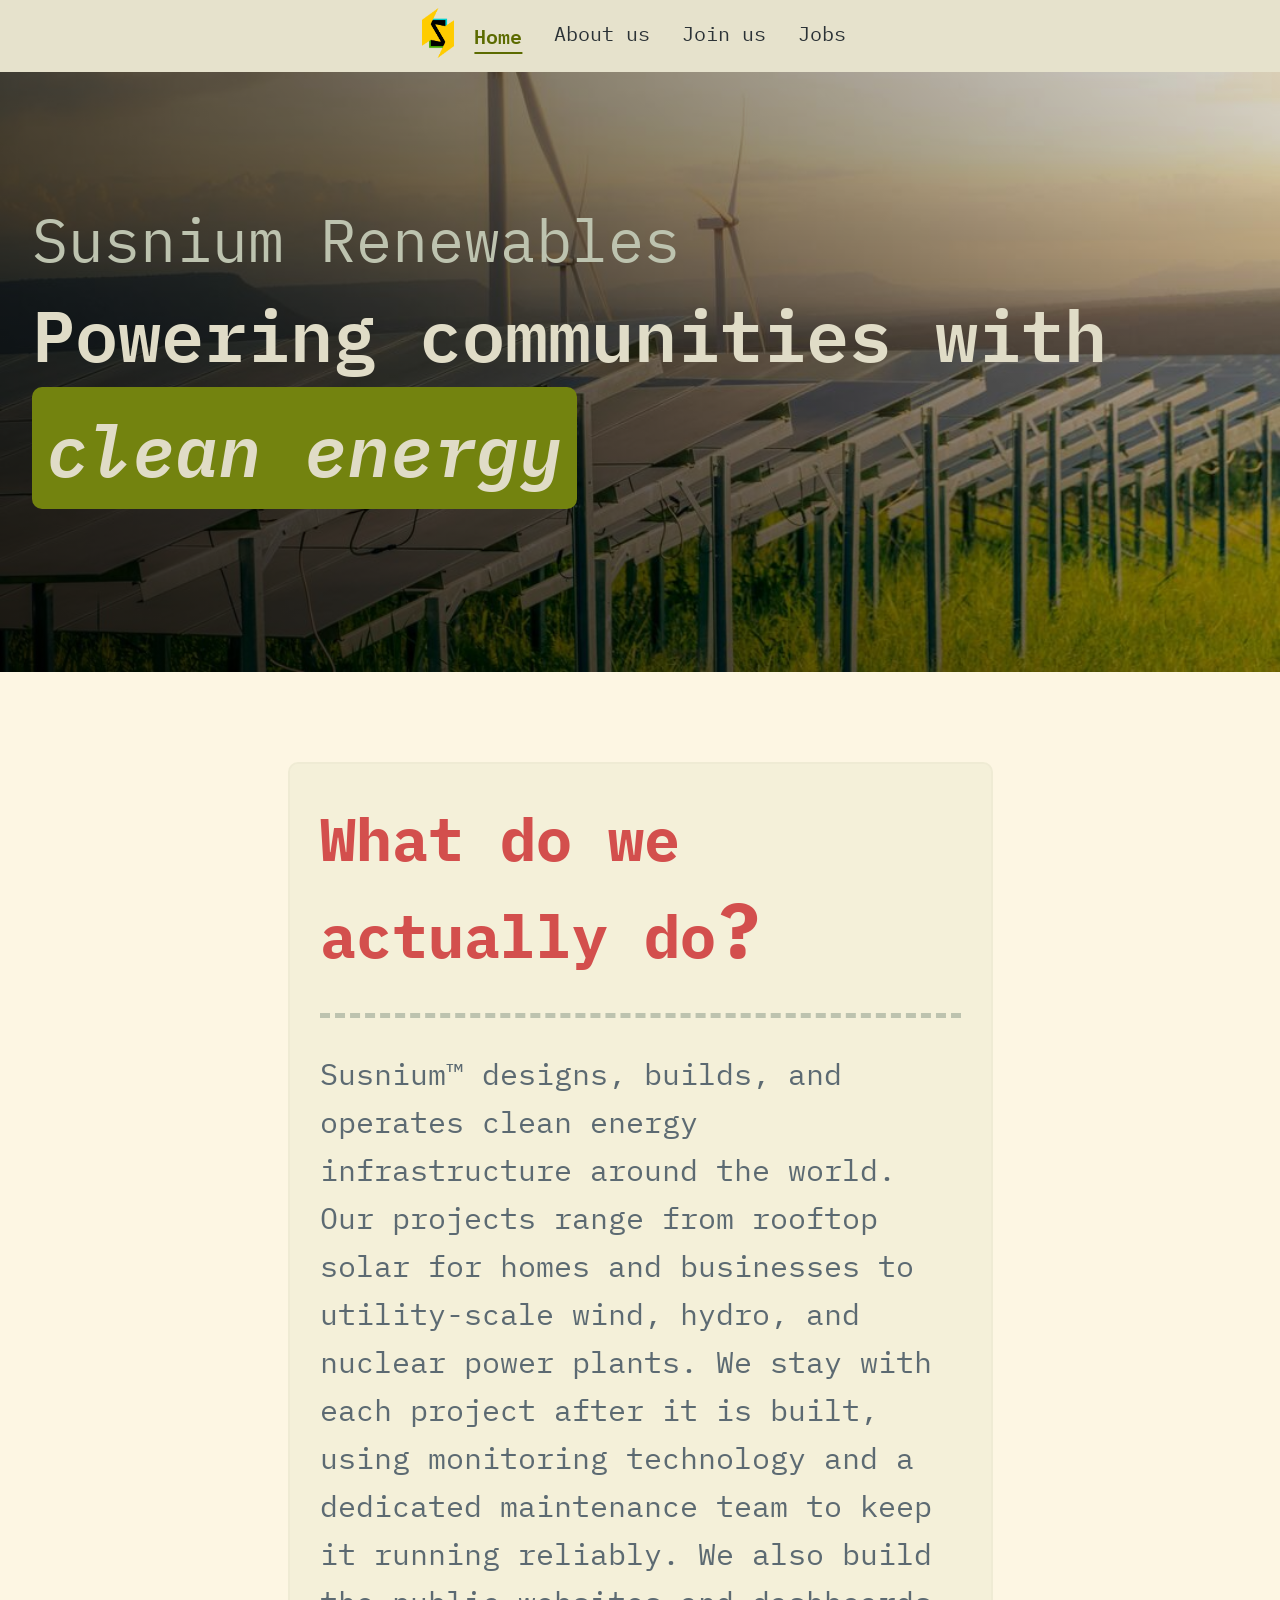
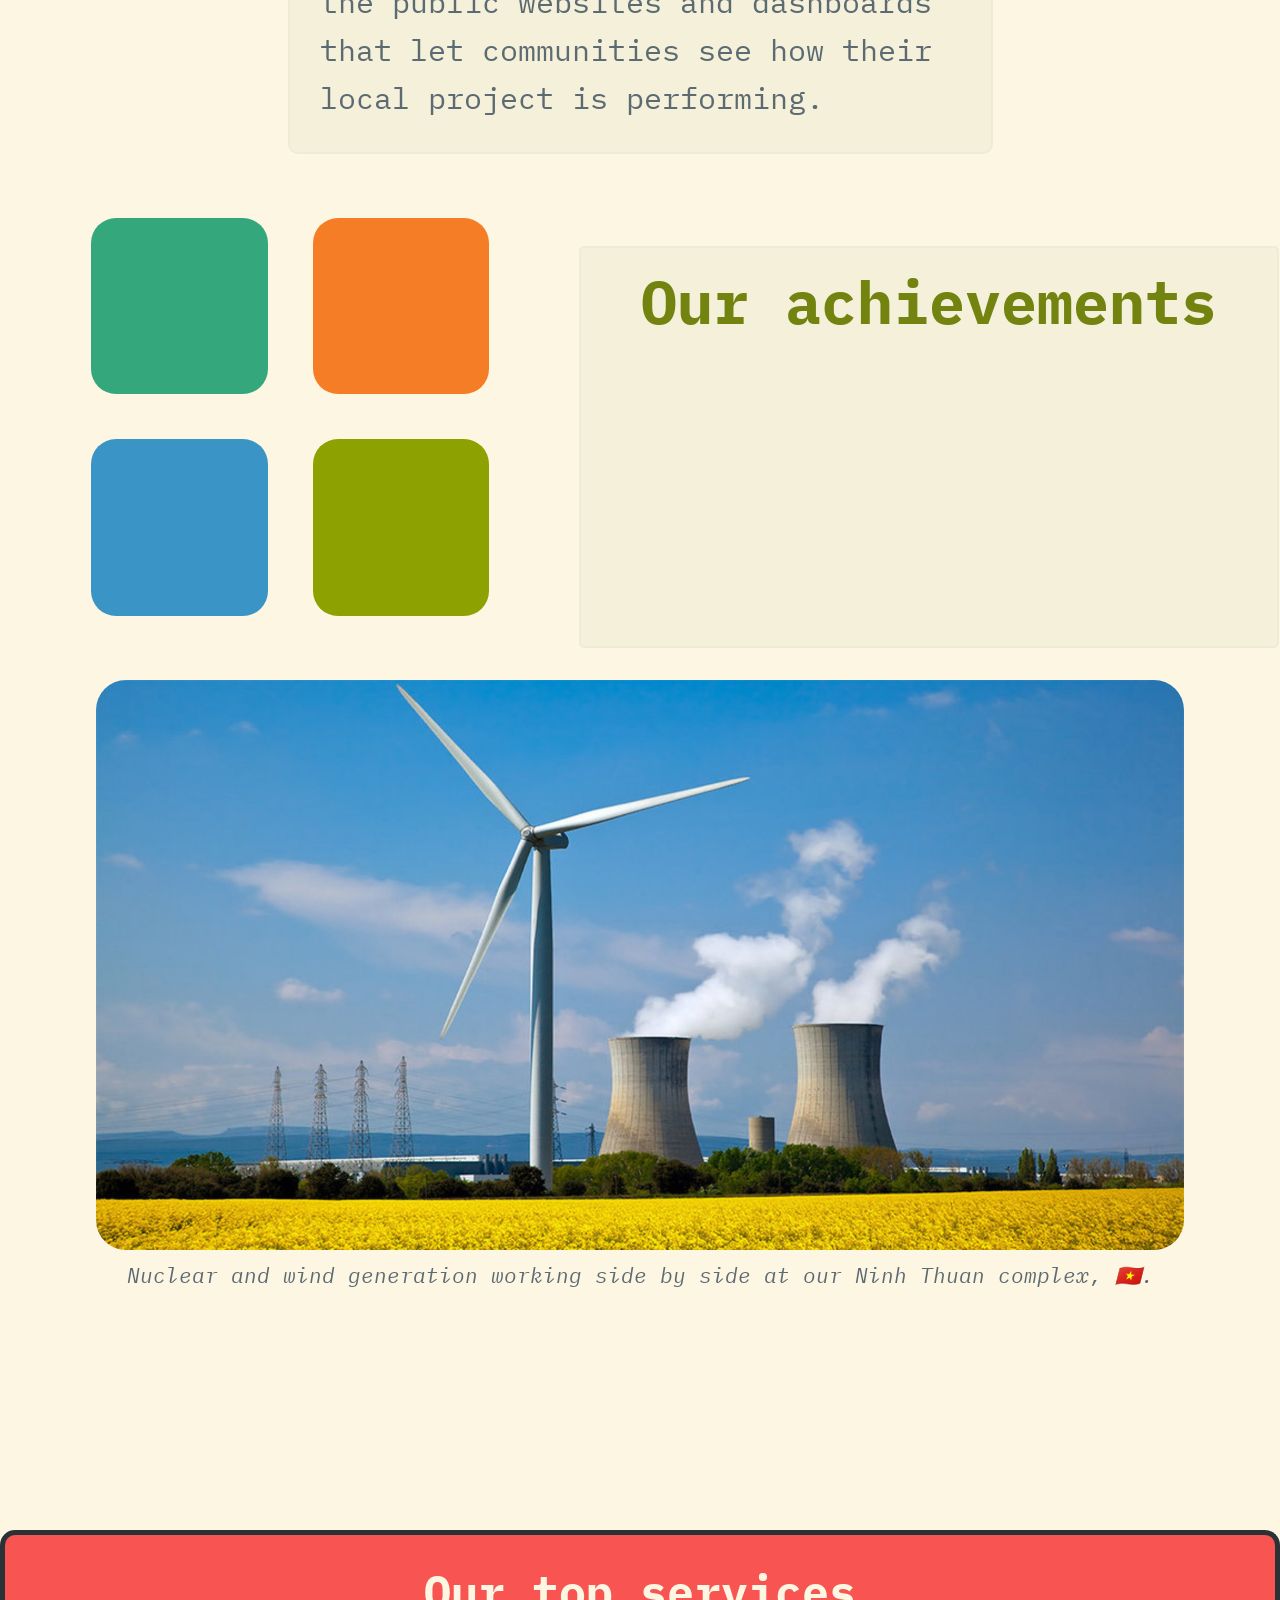
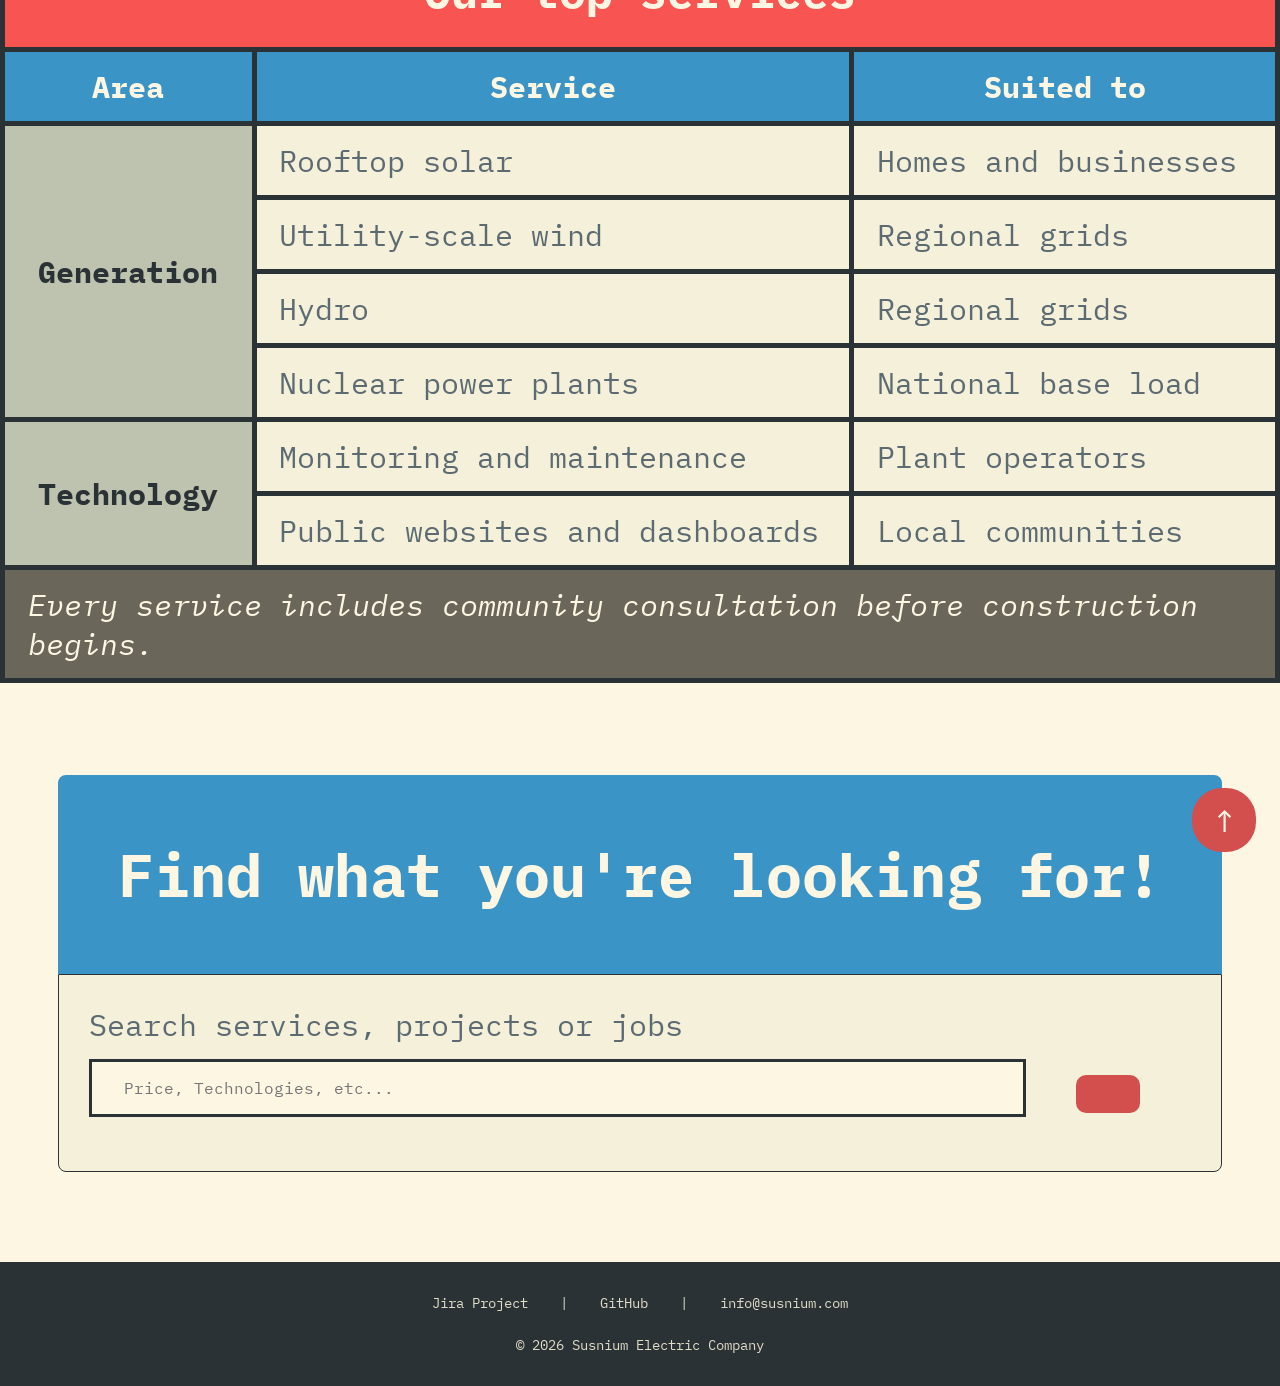
==== commit d42ec7c4: "Resolve minor CSS conflicts" ====
--- a/index.html
+++ b/index.html
@@ -151,7 +151,7 @@
       </ul>
    
       <!-- Table including various services-->
-      <table class="ctalaog-table revealTriggerSlideInY">
+      <table class="catalog-table revealTriggerSlideInY">
         <caption>
             <h2 class="table-title"> Our top services </h2>
         </caption>
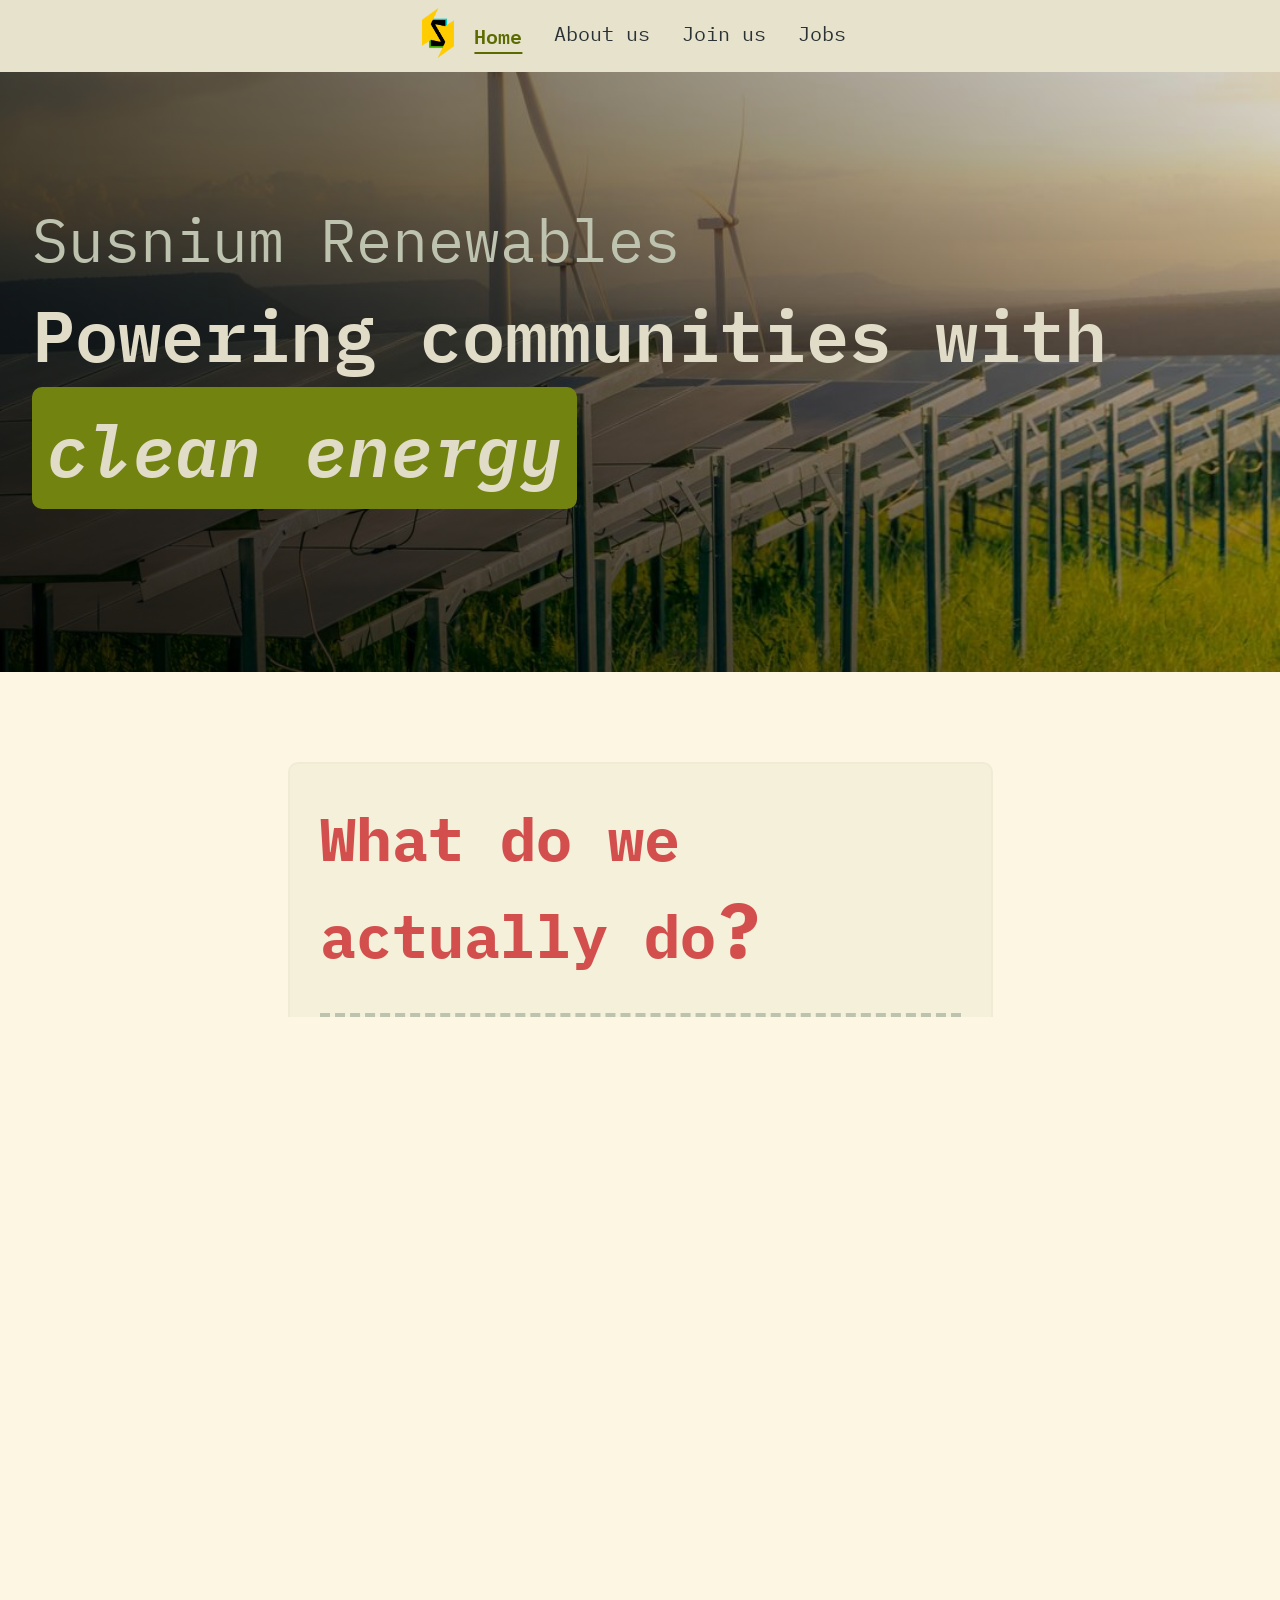
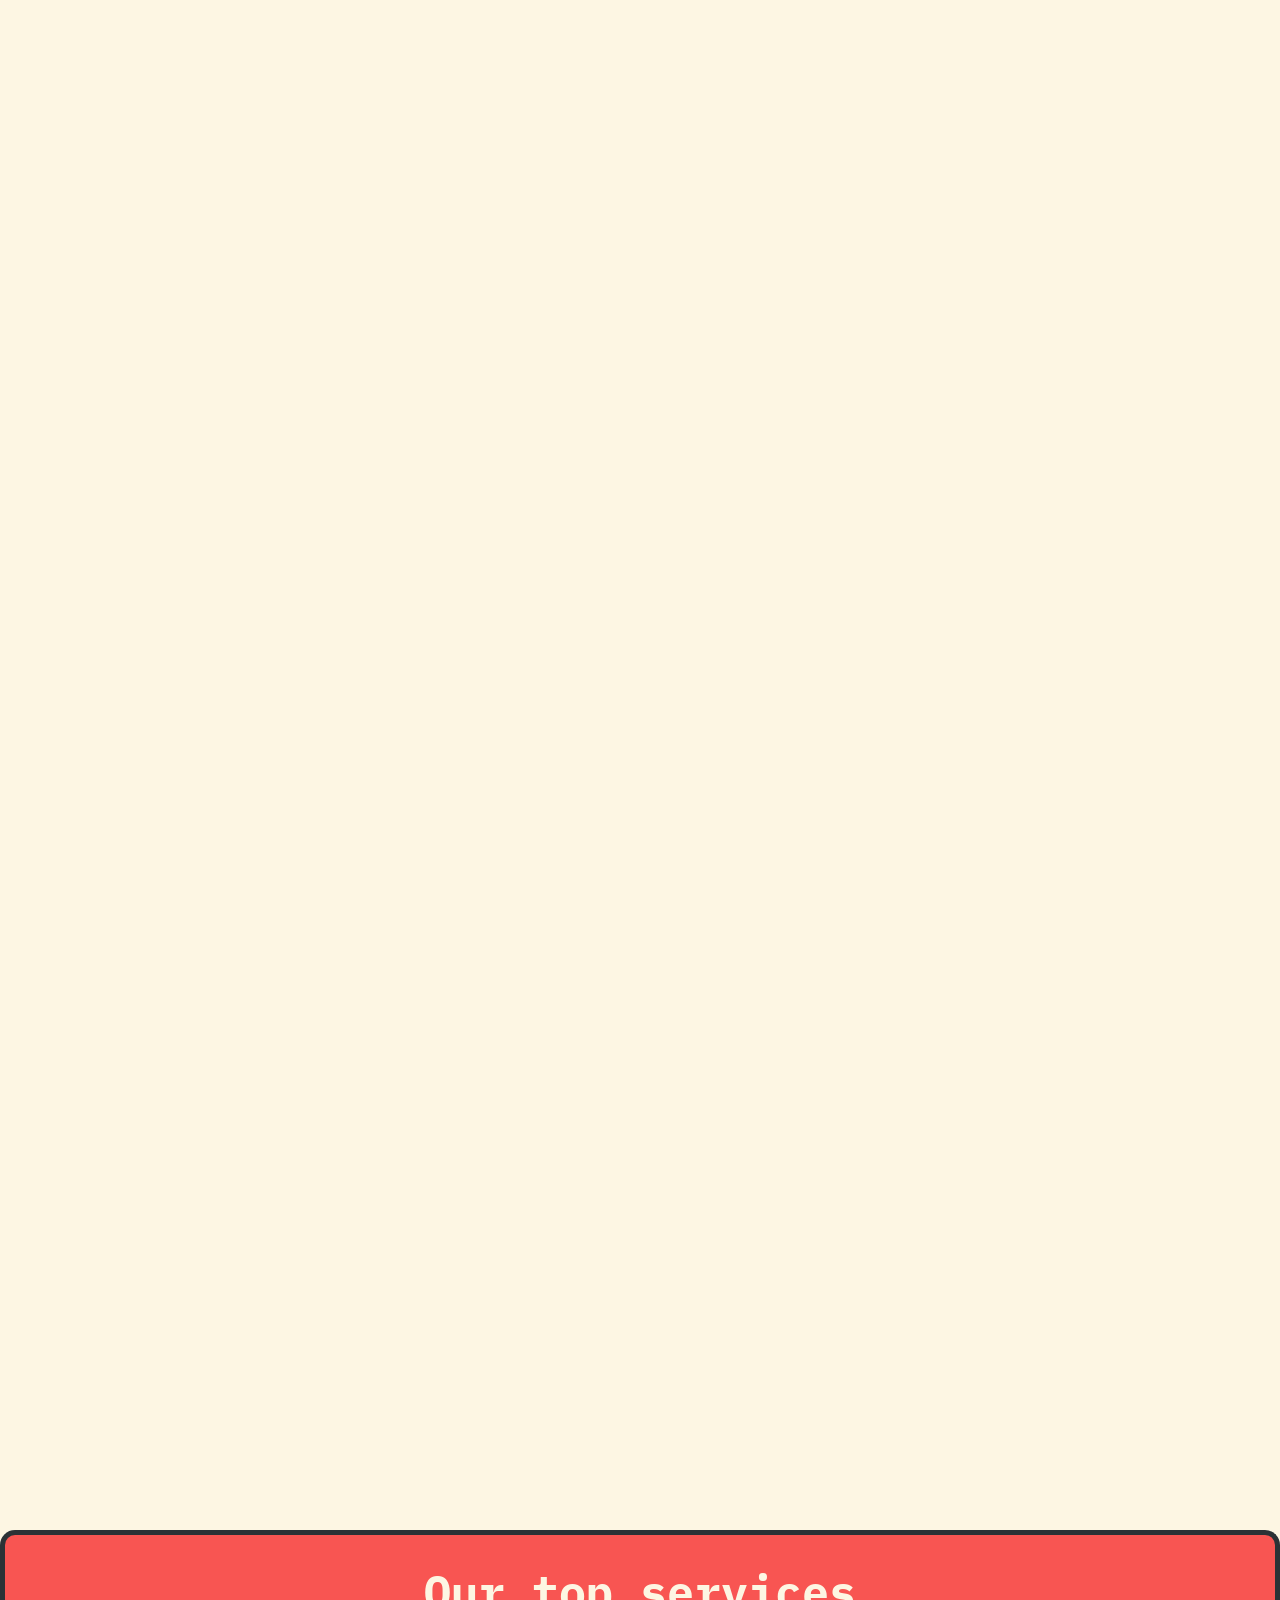
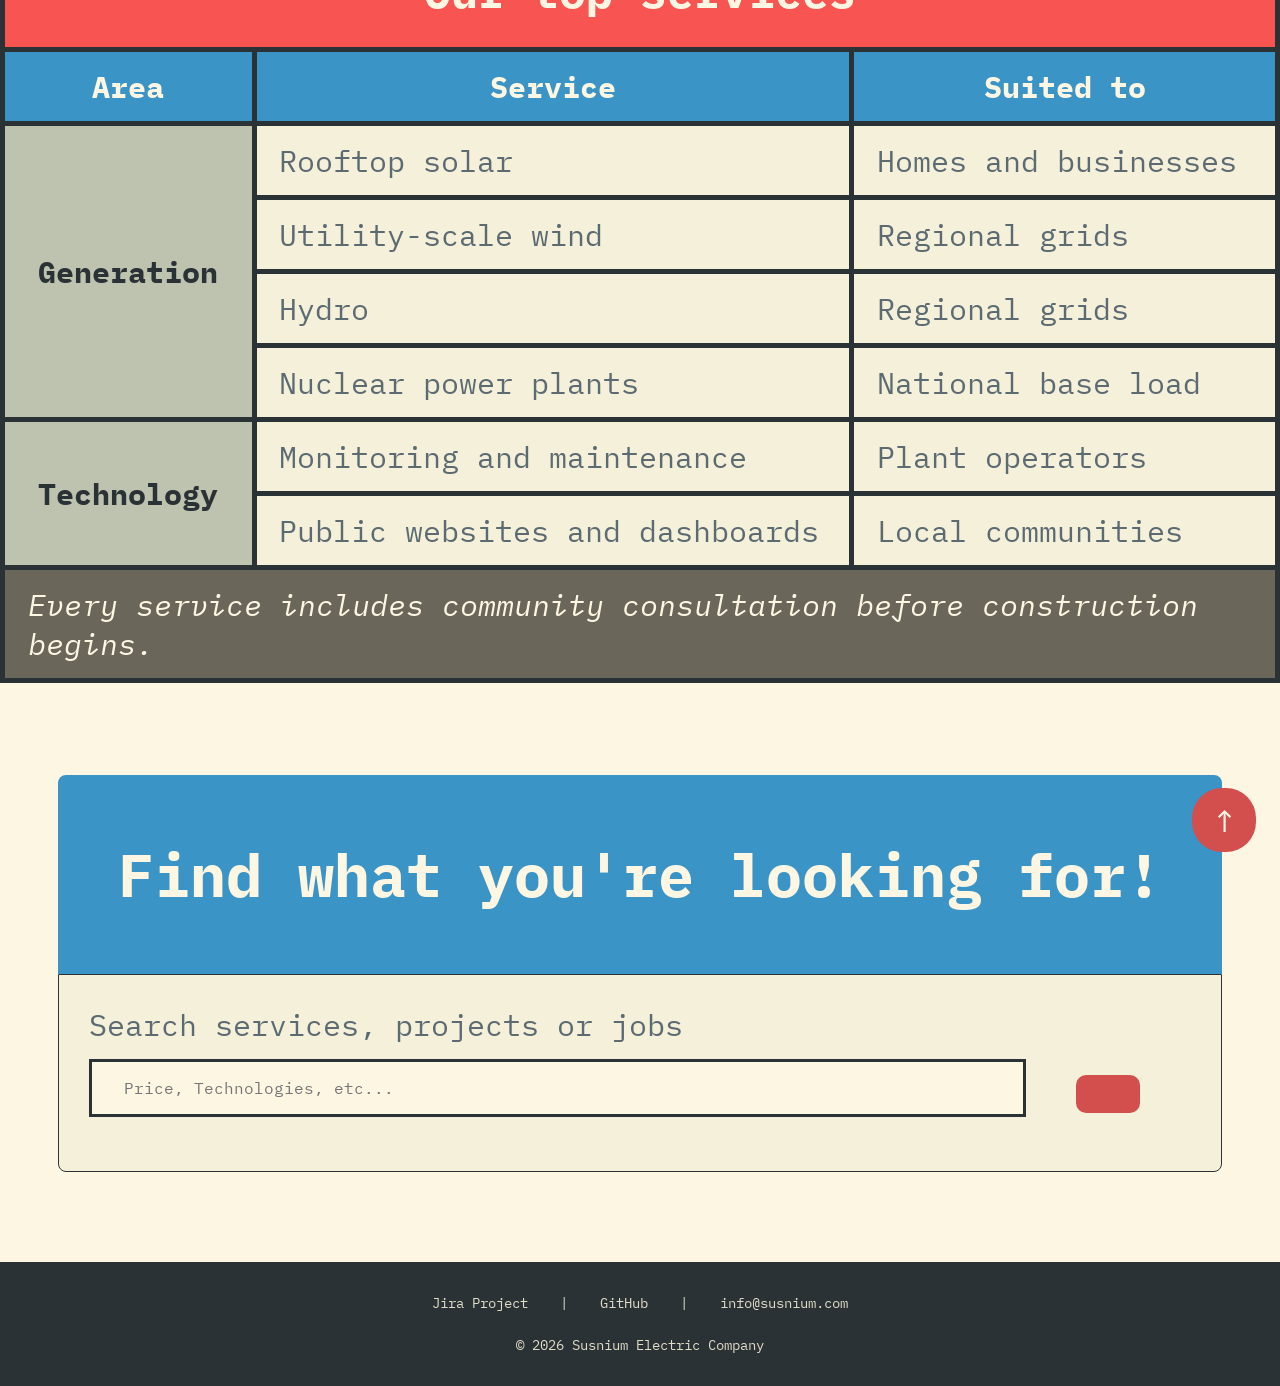
==== commit 1d58fa6a: "Rearrange energy glyph boxes so it's more intuitive to for highlighting in the description box" ====
--- a/index.html
+++ b/index.html
@@ -1,3 +1,9 @@
+<!--
+    Author of index.html
+    Name: Nguyen Le Quoc Bao 
+    Student ID: 106245001
+    Role: Leader
+-->
 <!DOCTYPE html>
 <html lang="en">
   <head>
@@ -83,19 +89,20 @@
       <div class="content-ctn">
         <div class="desc-ctn revealTriggerSlideInX">
           <h1> What do we actually do<span style="font-size:1.3em">?</span> </h1>
+            <!-- Line of inline CSS -->
             <hr style=
                 "margin: 2rem 0rem; 
                  color: var(--ef-bg1);
                  border: 0;
                  border-top: 5px dashed var(--ef-bg5);"
             >
-            <p>Susnium&trade; designs, builds, and operates clean energy infrastructure around the world. Our projects range from <span class="rt-sol-txt">rooftop solar</span> for homes and businesses to utility-scale <span class="wind-txt">wind</span>, <span class="water-txt">hydro</span>, and <span class="nu-txt">nuclear</span> power plants. We stay with each project after it is built, using monitoring technology and a dedicated maintenance team to keep it running reliably. We also build the public websites and dashboards that let communities see how their local project is performing.</p>
+            <p>Susnium&trade; designs, builds, and operates clean energy infrastructure around the world. Our projects range from <span class="rt-sol-txt">rooftop solar</span> for homes and businesses to <span class="wind-txt">utility-scale wind</span>, <span class="water-txt">hydro</span>, and <span class="nu-txt">nuclear</span> power plants. We stay with each project after it is built, using monitoring technology and a dedicated maintenance team to keep it running reliably. We also build the public websites and dashboards that let communities see how their local project is performing.</p>
         </div>
         <ul 
           class="energ-type-ctn revealTriggerSlideInX" 
           aria-label="Energy types we work with">
+            <li><i style="background-color:var(--ef-orange-light)" class="tile nf nf-md-solar_power_variant_outline" aria-hidden="true"></i></li>
             <li><i style="background-color:var(--ef-cyan-light)" class="tile nf nf-md-wind_power_outline" aria-hidden="true"></i></li>
-            <li><i style="background-color:var(--ef-orange-light)" class="tile nf nf-md-solar_power_variant_outline" aria-hidden="true"></i></li>
             <li><i style="background-color:var(--ef-blue-light)" class="tile nf nf-md-waterfall" aria-hidden="true"></i></li>
             <li><i style="background-color:var(--ef-green-light)" class="tile nf nf-fae-atom" aria-hidden="true"></i></li>
         </ul>
@@ -190,7 +197,11 @@
             <td>Local communities</td>
           </tr>
           <tr>
-            <td class="span-all" colspan="3">Every service includes community consultation before construction begins.</td>
+            <td 
+                class="span-all" 
+                colspan="3"
+              >Every service includes community consultation before construction begins.
+            </td>
           </tr>
         </tbody>
       </table>
--- a/css/styles.css
+++ b/css/styles.css
@@ -12,7 +12,6 @@
 html {
   font-size: 16px;
   scroll-behavior: smooth;
-  animation: 
 }
 
 h1 {
@@ -470,7 +469,7 @@
        inline css for the ease of use --- */
 /* --- Could be more beautiful if combined with styled-submit ---*/
 .to-top-button {
-  scroll-behaviour: smooth;
+  scroll-behavior: smooth;
   display: flex;
   align-items: center;
   justify-content: center;
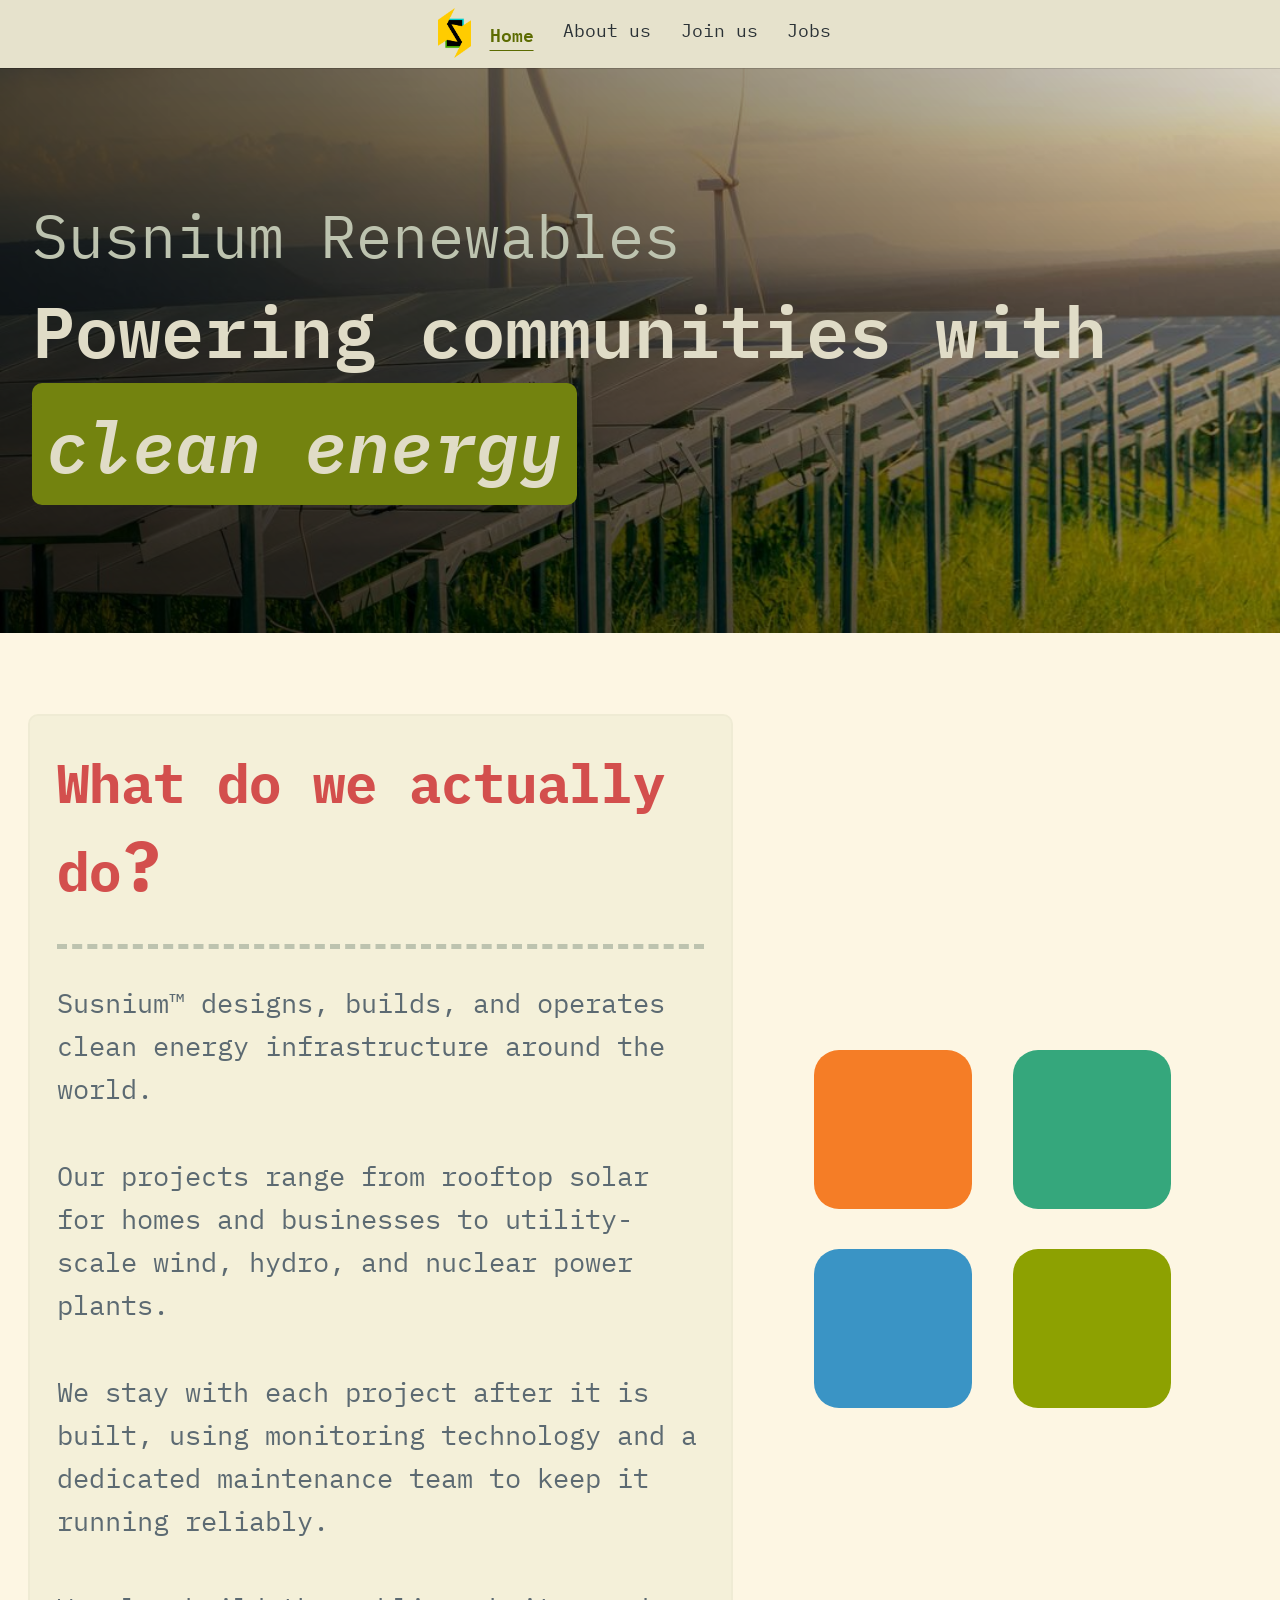
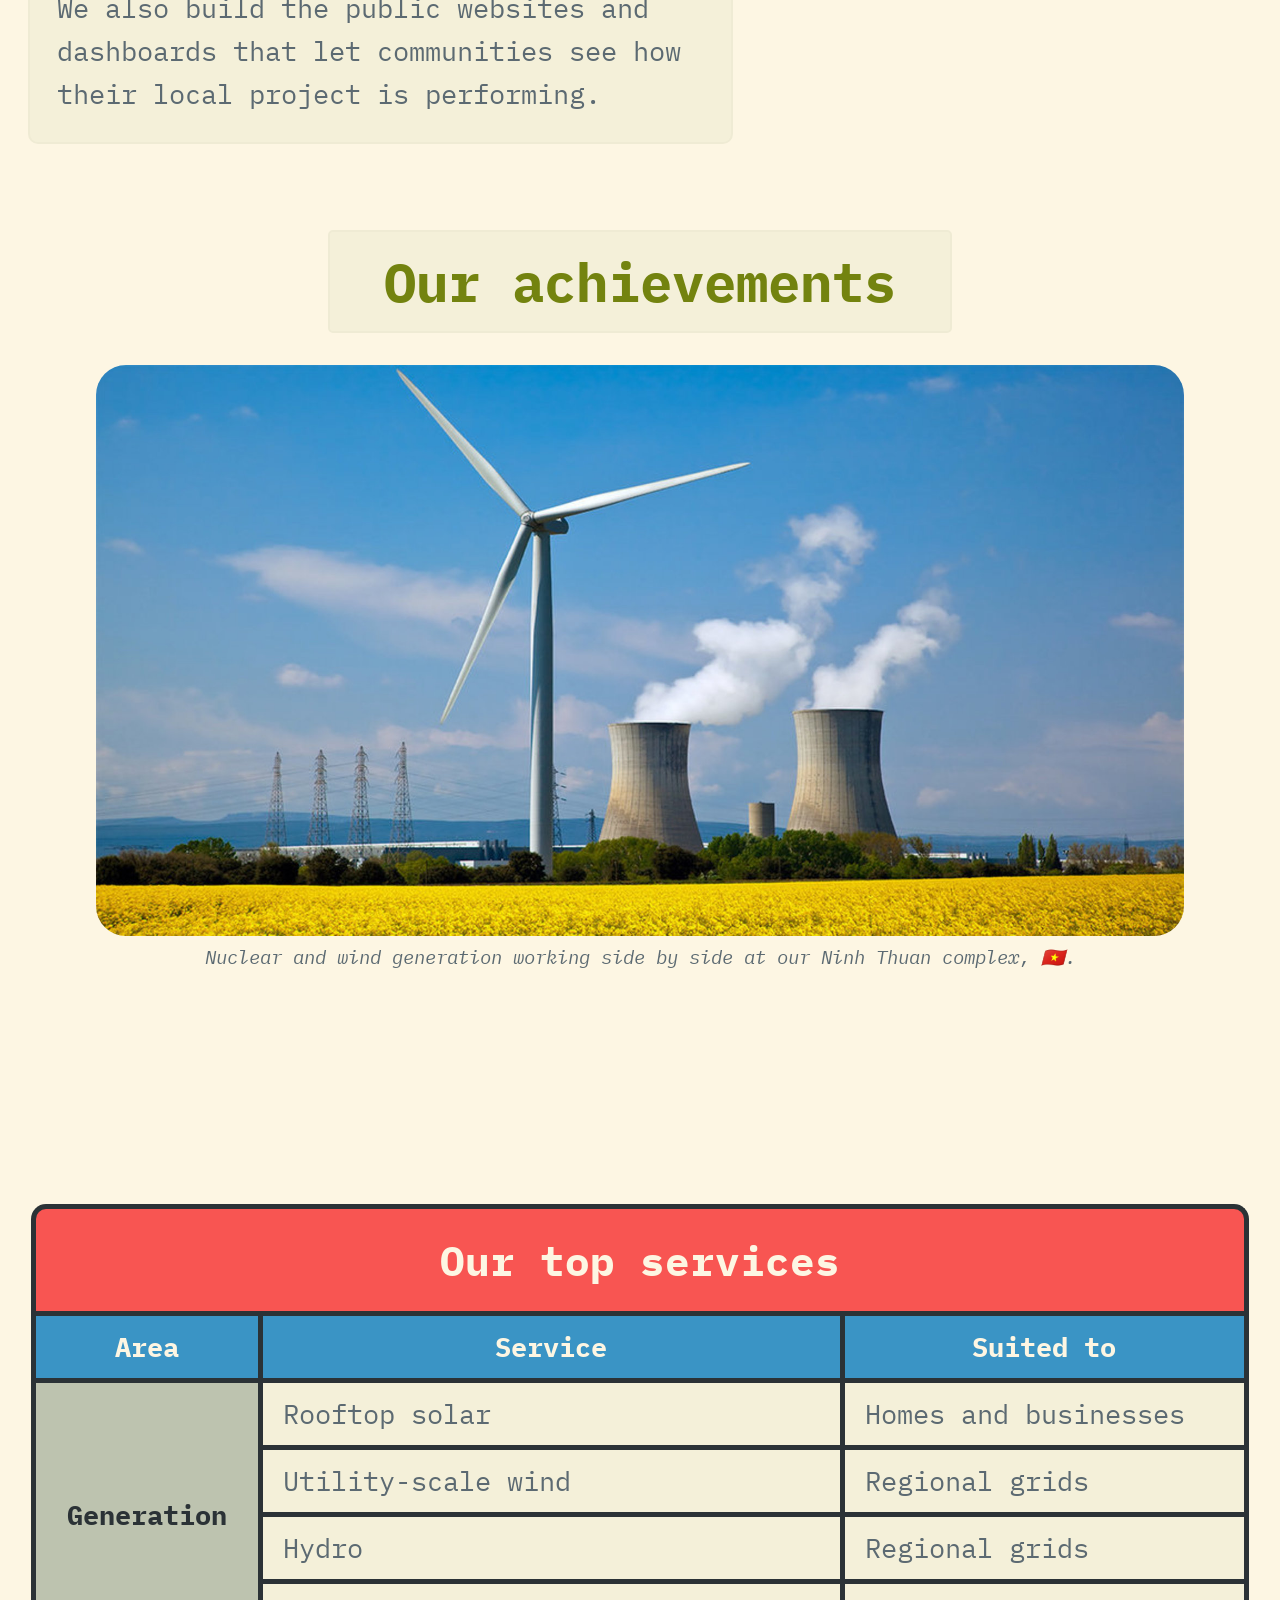
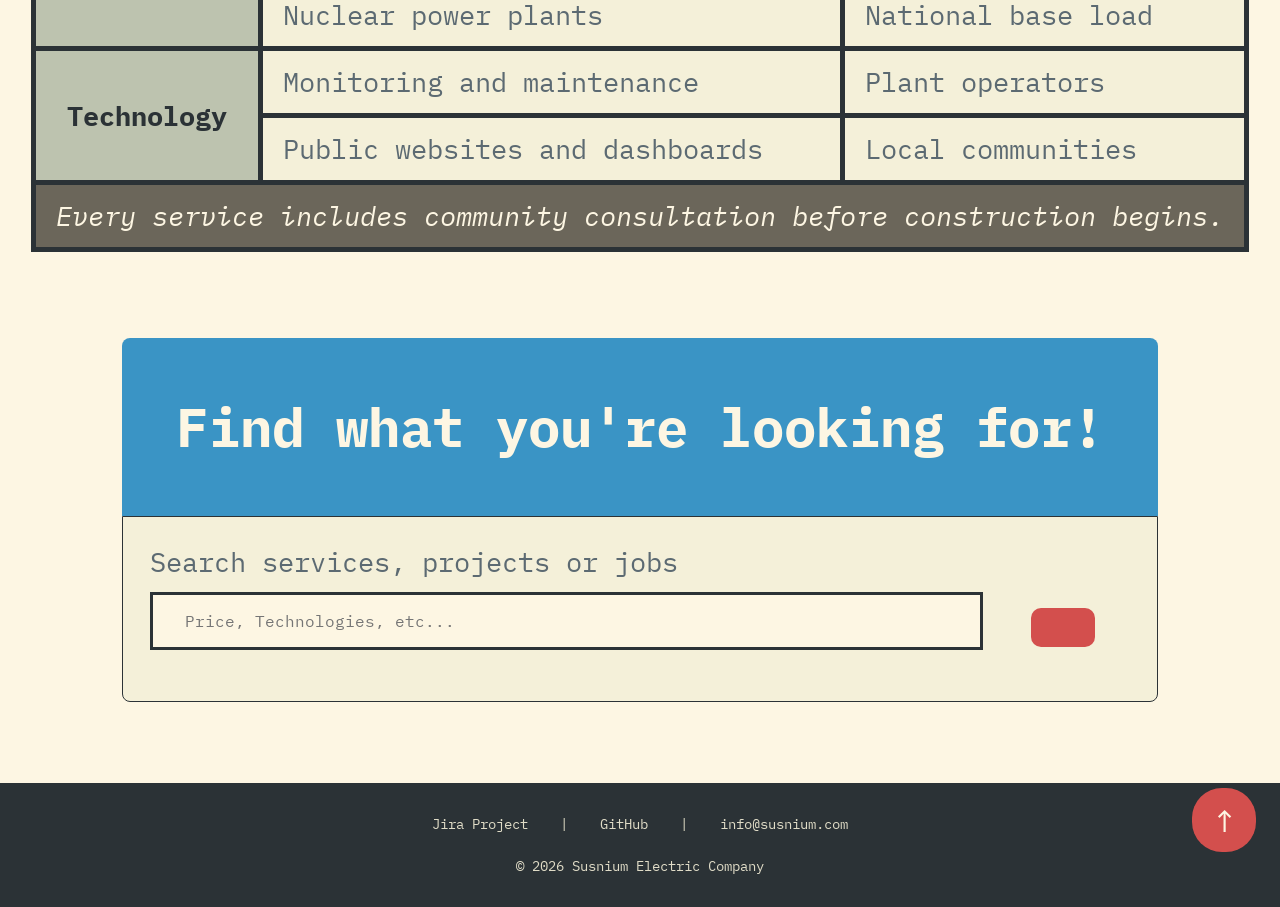
==== commit a0396946: "Update apply.html and Fix minor issue on other pages" ====
--- a/index.html
+++ b/index.html
@@ -96,7 +96,13 @@
                  border: 0;
                  border-top: 5px dashed var(--ef-bg5);"
             >
-            <p>Susnium&trade; designs, builds, and operates clean energy infrastructure around the world. Our projects range from <span class="rt-sol-txt">rooftop solar</span> for homes and businesses to <span class="wind-txt">utility-scale wind</span>, <span class="water-txt">hydro</span>, and <span class="nu-txt">nuclear</span> power plants. We stay with each project after it is built, using monitoring technology and a dedicated maintenance team to keep it running reliably. We also build the public websites and dashboards that let communities see how their local project is performing.</p>
+            <p>Susnium&trade; designs, builds, and operates clean energy infrastructure around the world.</p>
+            <br>
+            <p>Our projects range from <span class="rt-sol-txt">rooftop solar</span> for homes and businesses to <span class="wind-txt">utility-scale wind</span>, <span class="water-txt">hydro</span>, and <span class="nu-txt">nuclear</span> power plants.</p>
+            <br>
+            <p>We stay with each project after it is built, using monitoring technology and a dedicated maintenance team to keep it running reliably.</p>
+            <br>
+            <p>We also build the public websites and dashboards that let communities see how their local project is performing.</p>
         </div>
         <ul 
           class="energ-type-ctn revealTriggerSlideInX" 
--- a/css/styles.css
+++ b/css/styles.css
@@ -10,7 +10,7 @@
 }
 
 html {
-  font-size: 16px;
+  font-size: 1rem;
   scroll-behavior: smooth;
 }
 
@@ -23,7 +23,7 @@
 }
 
 body {
-  font-size: 1.25rem; 
+  font-size: 1.125rem; 
   background-color: var(--ef-bg0);
   display: grid;
   grid-template-rows:auto 1fr auto;
@@ -98,7 +98,9 @@
     ), url('../images/hero_bg_overlay.jpeg');
   background-size: cover;
   background-position: bottom;
-  min-height: 600px; 
+  min-height: 500px; 
+  align-items: center;
+  display: flex;
   transform: translateY(100em);
   animation: slideInY 1s cubic-bezier(0.24, 0.76, 0, 1) forwards;
 }
@@ -167,6 +169,7 @@
   grid-template-columns: repeat(2, 1fr);
   gap: 1.5em;
   list-style: none;
+  align-self: center;
 
   transform: translateX(100em);
 }
